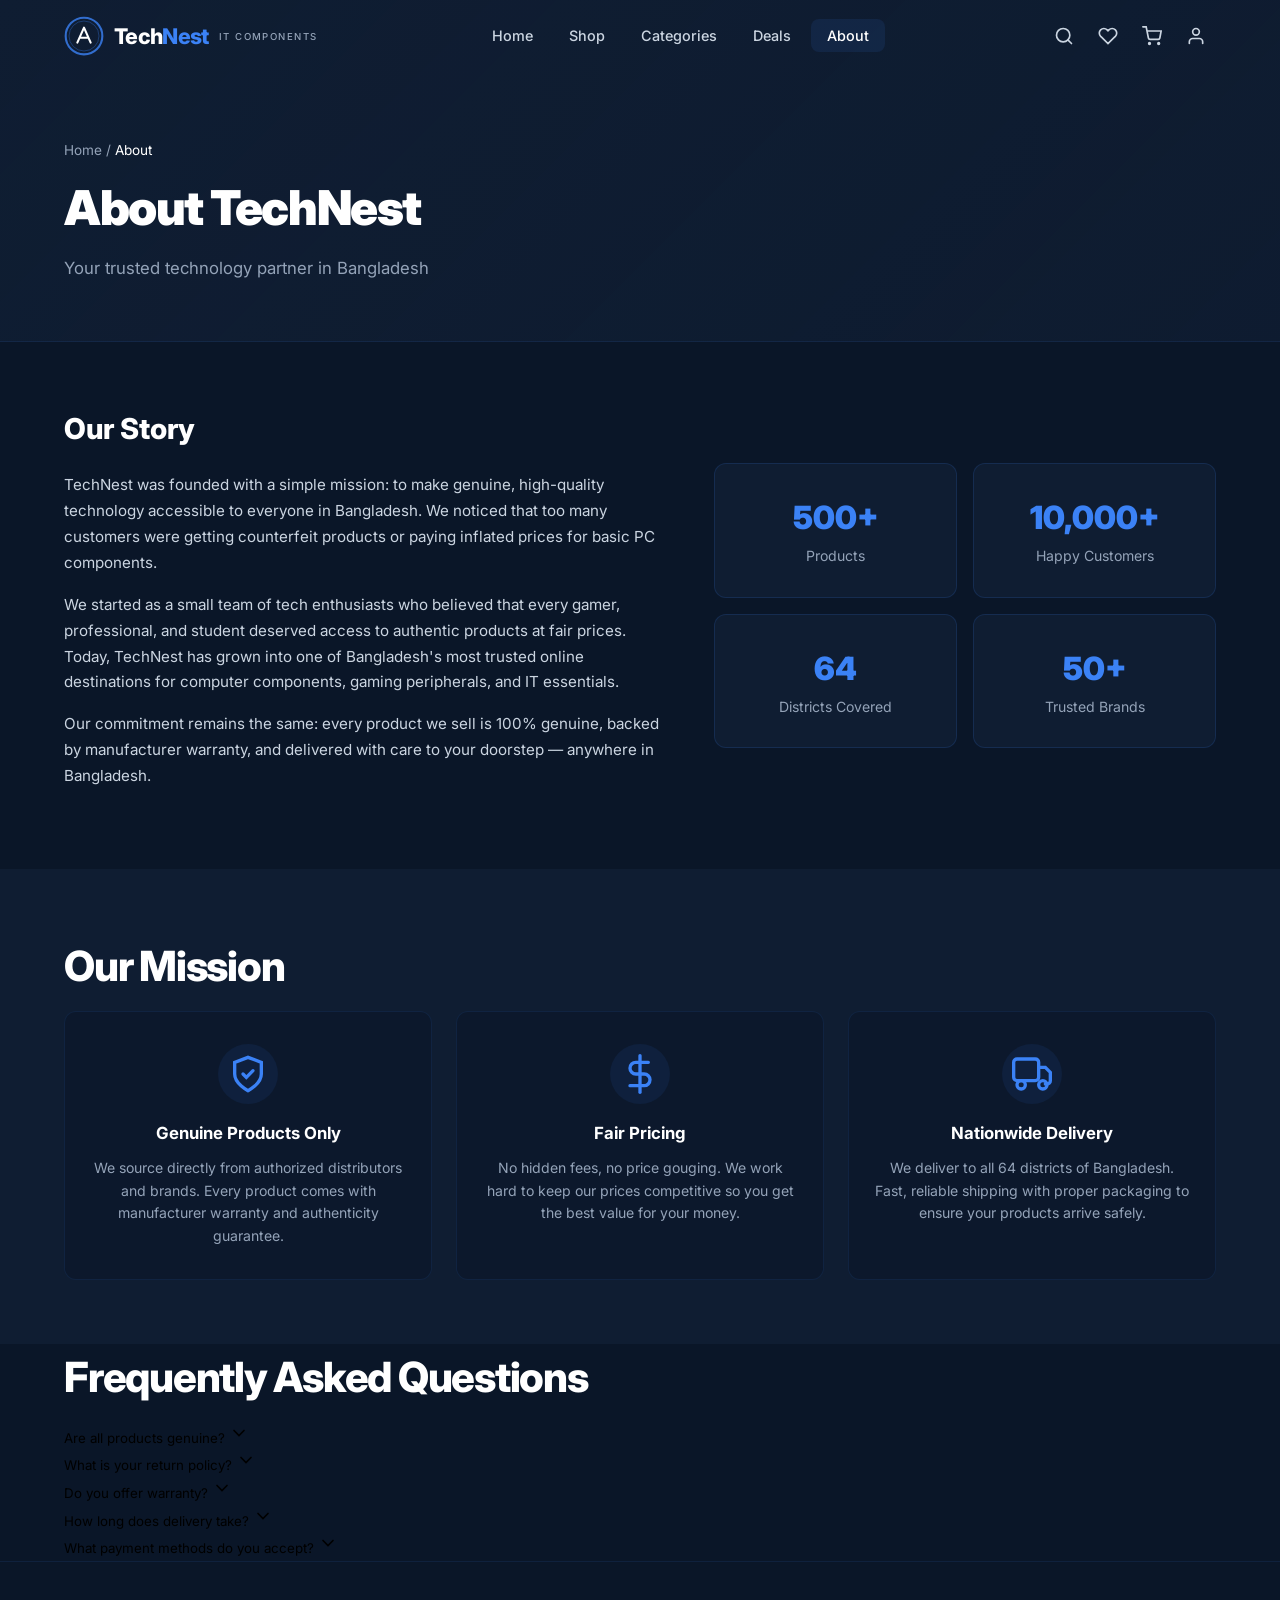
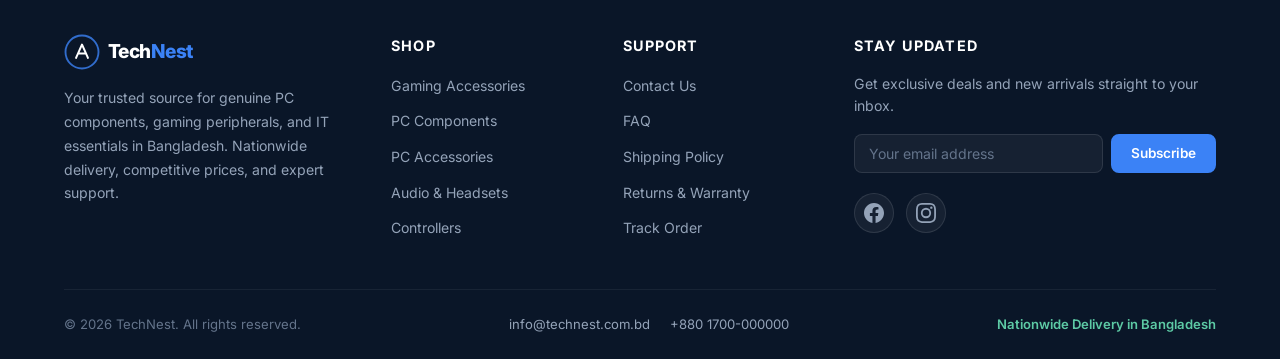
==== about.html @ ec7900d3 "TechNest: Full e-commerce website with admin panel, auth, cart, wishlist, search, filters - 10 pages" ====
<!DOCTYPE html>
<html lang="en">
<head>
    <meta charset="UTF-8">
    <meta name="viewport" content="width=device-width, initial-scale=1.0">
    <title>About TechNest | Our Story & Mission | Bangladesh</title>
    <meta name="description" content="Learn about TechNest — Bangladesh's trusted destination for genuine PC components, gaming gear, and IT essentials. Our story, mission, and values.">
    <meta name="keywords" content="about TechNest, computer components Bangladesh, gaming accessories, IT products Bangladesh, PC parts online, gaming gear Bangladesh">
    <meta name="author" content="TechNest">
    <meta name="robots" content="index, follow">
    <link rel="canonical" href="https://www.technest.com.bd/about">

    <!-- Open Graph -->
    <meta property="og:type" content="website">
    <meta property="og:title" content="About TechNest | Our Story & Mission | Bangladesh">
    <meta property="og:description" content="Learn about TechNest — Bangladesh's trusted destination for genuine PC components, gaming gear, and IT essentials.">
    <meta property="og:image" content="https://www.technest.com.bd/images/og-cover.jpg">
    <meta property="og:url" content="https://www.technest.com.bd/about">
    <meta property="og:site_name" content="TechNest">
    <meta property="og:locale" content="en_BD">

    <!-- Twitter Card -->
    <meta name="twitter:card" content="summary_large_image">
    <meta name="twitter:title" content="About TechNest | Our Story & Mission | Bangladesh">
    <meta name="twitter:description" content="Learn about TechNest — Bangladesh's trusted destination for genuine PC components, gaming gear, and IT essentials.">
    <meta name="twitter:image" content="https://www.technest.com.bd/images/og-cover.jpg">

    <!-- Favicon -->
    <link rel="icon" type="image/svg+xml" href="data:image/svg+xml,<svg xmlns='http://www.w3.org/2000/svg' viewBox='0 0 100 100'><circle cx='50' cy='50' r='45' fill='none' stroke='%233B82F6' stroke-width='4'/><path d='M30 65 L50 25 L70 65 M40 50 H60' fill='none' stroke='white' stroke-width='5' stroke-linecap='round' stroke-linejoin='round'/></svg>">

    <!-- Fonts -->
    <link rel="preconnect" href="https://fonts.googleapis.com">
    <link rel="preconnect" href="https://fonts.gstatic.com" crossorigin>
    <link href="https://fonts.googleapis.com/css2?family=Inter:wght@300;400;500;600;700;800;900&display=swap" rel="stylesheet">

    <!-- Structured Data: Organization -->
    <script type="application/ld+json">
    {
        "@context": "https://schema.org",
        "@type": "AboutPage",
        "name": "About TechNest",
        "description": "Learn about TechNest — Bangladesh's trusted destination for genuine PC components, gaming gear, and IT essentials.",
        "url": "https://www.technest.com.bd/about",
        "mainEntity": {
            "@type": "Organization",
            "name": "TechNest",
            "url": "https://www.technest.com.bd",
            "logo": "https://www.technest.com.bd/images/logo.png",
            "description": "TechNest is a premium technology and gaming store in Bangladesh selling genuine PC components, gaming peripherals, and IT essentials.",
            "address": {
                "@type": "PostalAddress",
                "addressCountry": "BD"
            },
            "areaServed": {
                "@type": "Country",
                "name": "Bangladesh"
            },
            "sameAs": [
                "https://www.facebook.com/profile.php?id=61592194077927",
                "https://www.facebook.com/profile.php?id=61592194077927"
            ]
        }
    }
    </script>

    <!-- Structured Data: BreadcrumbList -->
    <script type="application/ld+json">
    {
        "@context": "https://schema.org",
        "@type": "BreadcrumbList",
        "itemListElement": [
            { "@type": "ListItem", "position": 1, "name": "Home", "item": "https://www.technest.com.bd/" },
            { "@type": "ListItem", "position": 2, "name": "About", "item": "https://www.technest.com.bd/about" }
        ]
    }
    </script>

    <link rel="stylesheet" href="styles.css">
</head>
<body>
    <!-- ========== STICKY NAVBAR ========== -->
    <header class="navbar" id="navbar">
        <nav class="navbar__inner container" aria-label="Main navigation">
            <a href="index.html" class="navbar__logo" aria-label="TechNest Home">
                <svg class="navbar__logo-icon" viewBox="0 0 48 48" width="40" height="40" aria-hidden="true">
                    <circle cx="24" cy="24" r="22" fill="none" stroke="#3B82F6" stroke-width="2.5" opacity="0.8"/>
                    <circle cx="24" cy="24" r="18" fill="none" stroke="#3B82F6" stroke-width="1" opacity="0.4"/>
                    <path d="M16 32 L24 14 L32 32 M20 26 H28" fill="none" stroke="#fff" stroke-width="2.5" stroke-linecap="round" stroke-linejoin="round"/>
                </svg>
                <span class="navbar__wordmark">Tech<span class="navbar__wordmark--blue">Nest</span></span>
                <span class="navbar__tagline">IT COMPONENTS</span>
            </a>

            <ul class="navbar__links" id="navLinks">
                <li><a href="index.html" class="navbar__link">Home</a></li>
                <li><a href="shop.html" class="navbar__link">Shop</a></li>
                <li><a href="categories.html" class="navbar__link">Categories</a></li>
                <li><a href="deals.html" class="navbar__link">Deals</a></li>
                <li><a href="about.html" class="navbar__link navbar__link--active">About</a></li>
            </ul>

            <div class="navbar__actions">
                <button class="navbar__icon-btn" aria-label="Search" onclick="TN.ui.openSearch()">
                    <svg width="20" height="20" viewBox="0 0 24 24" fill="none" stroke="currentColor" stroke-width="2" stroke-linecap="round"><circle cx="11" cy="11" r="8"/><path d="M21 21l-4.35-4.35"/></svg>
                </button>
                <button class="navbar__icon-btn" aria-label="Wishlist" onclick="TN.ui.openWishlist()">
                    <svg width="20" height="20" viewBox="0 0 24 24" fill="none" stroke="currentColor" stroke-width="2" stroke-linecap="round"><path d="M20.84 4.61a5.5 5.5 0 0 0-7.78 0L12 5.67l-1.06-1.06a5.5 5.5 0 0 0-7.78 7.78l1.06 1.06L12 21.23l7.78-7.78 1.06-1.06a5.5 5.5 0 0 0 0-7.78z"/></svg>
                    <span class="navbar__badge navbar__badge--wishlist" style="display:none">0</span>
                </button>
                <button class="navbar__icon-btn" aria-label="Cart" onclick="TN.ui.openCart()">
                    <svg width="20" height="20" viewBox="0 0 24 24" fill="none" stroke="currentColor" stroke-width="2" stroke-linecap="round"><circle cx="9" cy="21" r="1"/><circle cx="20" cy="21" r="1"/><path d="M1 1h4l2.68 13.39a2 2 0 0 0 2 1.61h9.72a2 2 0 0 0 2-1.61L23 6H6"/></svg>
                    <span class="navbar__badge navbar__badge--cart" style="display:none">0</span>
                </button>
                <a href="profile.html" class="navbar__icon-btn" aria-label="Account">
                    <svg width="20" height="20" viewBox="0 0 24 24" fill="none" stroke="currentColor" stroke-width="2" stroke-linecap="round"><path d="M20 21v-2a4 4 0 0 0-4-4H8a4 4 0 0 0-4 4v2"/><circle cx="12" cy="7" r="4"/></svg>
                </a>
                <button class="navbar__hamburger" id="hamburger" aria-label="Toggle menu" aria-expanded="false">
                    <span></span><span></span><span></span>
                </button>
            </div>
        </nav>
        <div class="navbar__mobile-menu" id="mobileMenu">
            <ul>
                <li><a href="index.html">Home</a></li>
                <li><a href="shop.html">Shop</a></li>
                <li><a href="categories.html">Categories</a></li>
                <li><a href="deals.html">Deals</a></li>
                <li><a href="about.html">About</a></li>
            </ul>
        </div>
    </header>

    <main>
        <!-- ========== PAGE BANNER ========== -->
        <section class="page-banner">
            <div class="container">
                <nav class="breadcrumb" aria-label="Breadcrumb">
                    <a href="index.html">Home</a> / <span>About</span>
                </nav>
                <h1 class="page-banner__title">About TechNest</h1>
                <p class="page-banner__sub">Your trusted technology partner in Bangladesh</p>
            </div>
        </section>

        <!-- ========== OUR STORY ========== -->
        <section class="about-story">
            <div class="container about-story__layout">
                <div class="about-story__text">
                    <h2>Our Story</h2>
                    <p>TechNest was founded with a simple mission: to make genuine, high-quality technology accessible to everyone in Bangladesh. We noticed that too many customers were getting counterfeit products or paying inflated prices for basic PC components.</p>
                    <p>We started as a small team of tech enthusiasts who believed that every gamer, professional, and student deserved access to authentic products at fair prices. Today, TechNest has grown into one of Bangladesh's most trusted online destinations for computer components, gaming peripherals, and IT essentials.</p>
                    <p>Our commitment remains the same: every product we sell is 100% genuine, backed by manufacturer warranty, and delivered with care to your doorstep — anywhere in Bangladesh.</p>
                </div>
                <div class="about-story__visual">
                    <div class="about-stats-grid">
                        <div class="about-stat">
                            <span class="about-stat__number">500+</span>
                            <span class="about-stat__label">Products</span>
                        </div>
                        <div class="about-stat">
                            <span class="about-stat__number">10,000+</span>
                            <span class="about-stat__label">Happy Customers</span>
                        </div>
                        <div class="about-stat">
                            <span class="about-stat__number">64</span>
                            <span class="about-stat__label">Districts Covered</span>
                        </div>
                        <div class="about-stat">
                            <span class="about-stat__number">50+</span>
                            <span class="about-stat__label">Trusted Brands</span>
                        </div>
                    </div>
                </div>
            </div>
        </section>

        <!-- ========== OUR MISSION ========== -->
        <section class="about-mission">
            <div class="container">
                <h2 class="section-title">Our Mission</h2>
                <div class="about-mission__grid">
                    <div class="about-mission__card">
                        <div class="about-mission__icon">
                            <svg width="40" height="40" viewBox="0 0 24 24" fill="none" stroke="#3B82F6" stroke-width="2" stroke-linecap="round"><path d="M12 22s8-4 8-10V5l-8-3-8 3v7c0 6 8 10 8 10z"/><polyline points="9 12 11 14 15 10"/></svg>
                        </div>
                        <h3>Genuine Products Only</h3>
                        <p>We source directly from authorized distributors and brands. Every product comes with manufacturer warranty and authenticity guarantee.</p>
                    </div>
                    <div class="about-mission__card">
                        <div class="about-mission__icon">
                            <svg width="40" height="40" viewBox="0 0 24 24" fill="none" stroke="#3B82F6" stroke-width="2" stroke-linecap="round"><line x1="12" y1="1" x2="12" y2="23"/><path d="M17 5H9.5a3.5 3.5 0 0 0 0 7h5a3.5 3.5 0 0 1 0 7H6"/></svg>
                        </div>
                        <h3>Fair Pricing</h3>
                        <p>No hidden fees, no price gouging. We work hard to keep our prices competitive so you get the best value for your money.</p>
                    </div>
                    <div class="about-mission__card">
                        <div class="about-mission__icon">
                            <svg width="40" height="40" viewBox="0 0 24 24" fill="none" stroke="#3B82F6" stroke-width="2" stroke-linecap="round"><rect x="1" y="3" width="15" height="13" rx="2"/><path d="M16 8h4l3 3v5a2 2 0 0 1-2 2h-1"/><circle cx="5.5" cy="18.5" r="2.5"/><circle cx="18.5" cy="18.5" r="2.5"/></svg>
                        </div>
                        <h3>Nationwide Delivery</h3>
                        <p>We deliver to all 64 districts of Bangladesh. Fast, reliable shipping with proper packaging to ensure your products arrive safely.</p>
                    </div>
                </div>
            </div>
        </section>

        <!-- ========== FAQ ========== -->
        <section class="faq">
            <div class="container">
                <h2 class="section-title">Frequently Asked Questions</h2>
                <div class="faq__list">
                    <div class="faq__item">
                        <button class="faq__question" aria-expanded="false">
                            <span>Are all products genuine?</span>
                            <svg class="faq__chevron" width="20" height="20" viewBox="0 0 24 24" fill="none" stroke="currentColor" stroke-width="2" stroke-linecap="round"><polyline points="6 9 12 15 18 9"/></svg>
                        </button>
                        <div class="faq__answer" hidden>
                            <p>Yes, we source all products directly from authorized distributors and official brand partners in Bangladesh. Every item we sell is 100% genuine and comes with the full manufacturer warranty. We never deal in refurbished, counterfeit, or gray-market products.</p>
                        </div>
                    </div>
                    <div class="faq__item">
                        <button class="faq__question" aria-expanded="false">
                            <span>What is your return policy?</span>
                            <svg class="faq__chevron" width="20" height="20" viewBox="0 0 24 24" fill="none" stroke="currentColor" stroke-width="2" stroke-linecap="round"><polyline points="6 9 12 15 18 9"/></svg>
                        </button>
                        <div class="faq__answer" hidden>
                            <p>We offer a 7-day return policy for unused items in their original packaging. If you receive a defective or damaged product, we will replace it at no extra cost or provide a full refund. Simply contact our support team with your order number and we'll guide you through the process.</p>
                        </div>
                    </div>
                    <div class="faq__item">
                        <button class="faq__question" aria-expanded="false">
                            <span>Do you offer warranty?</span>
                            <svg class="faq__chevron" width="20" height="20" viewBox="0 0 24 24" fill="none" stroke="currentColor" stroke-width="2" stroke-linecap="round"><polyline points="6 9 12 15 18 9"/></svg>
                        </button>
                        <div class="faq__answer" hidden>
                            <p>Yes, all products sold at TechNest come with the manufacturer's official warranty. The warranty period varies by product and brand, typically ranging from 6 months to 3 years. We also provide after-sales support to help you claim warranty if needed.</p>
                        </div>
                    </div>
                    <div class="faq__item">
                        <button class="faq__question" aria-expanded="false">
                            <span>How long does delivery take?</span>
                            <svg class="faq__chevron" width="20" height="20" viewBox="0 0 24 24" fill="none" stroke="currentColor" stroke-width="2" stroke-linecap="round"><polyline points="6 9 12 15 18 9"/></svg>
                        </button>
                        <div class="faq__answer" hidden>
                            <p>For Dhaka: delivery typically takes 1-2 business days. For locations outside Dhaka: delivery usually takes 2-4 business days. We use reliable courier services across Bangladesh and provide tracking information for all orders. Express delivery options are available for Dhaka orders.</p>
                        </div>
                    </div>
                    <div class="faq__item">
                        <button class="faq__question" aria-expanded="false">
                            <span>What payment methods do you accept?</span>
                            <svg class="faq__chevron" width="20" height="20" viewBox="0 0 24 24" fill="none" stroke="currentColor" stroke-width="2" stroke-linecap="round"><polyline points="6 9 12 15 18 9"/></svg>
                        </button>
                        <div class="faq__answer" hidden>
                            <p>We accept a wide range of payment methods: bKash, Nagad, Rocket, bank transfer (IBBL, DBBL, and all major banks), and credit/debit cards (Visa, Mastercard). Cash on delivery (COD) is also available for orders within Dhaka and select areas outside Dhaka.</p>
                        </div>
                    </div>
                </div>
            </div>
        </section>
    </main>

    <!-- ========== FOOTER ========== -->
    <footer class="footer">
        <div class="container">
            <div class="footer__top">
                <div class="footer__brand">
                    <a href="index.html" class="footer__logo" aria-label="TechNest Home">
                        <svg viewBox="0 0 48 48" width="36" height="36" aria-hidden="true">
                            <circle cx="24" cy="24" r="22" fill="none" stroke="#3B82F6" stroke-width="2.5" opacity="0.8"/>
                            <path d="M16 32 L24 14 L32 32 M20 26 H28" fill="none" stroke="#fff" stroke-width="2.5" stroke-linecap="round" stroke-linejoin="round"/>
                        </svg>
                        <span class="footer__wordmark">Tech<span class="footer__wordmark--blue">Nest</span></span>
                    </a>
                    <p class="footer__desc">Your trusted source for genuine PC components, gaming peripherals, and IT essentials in Bangladesh. Nationwide delivery, competitive prices, and expert support.</p>
                </div>
                <div class="footer__links-group">
                    <h4 class="footer__heading">Shop</h4>
                    <ul class="footer__links">
                        <li><a href="shop.html?cat=gaming">Gaming Accessories</a></li>
                        <li><a href="shop.html?cat=components">PC Components</a></li>
                        <li><a href="shop.html?cat=accessories">PC Accessories</a></li>
                        <li><a href="shop.html?cat=audio">Audio & Headsets</a></li>
                        <li><a href="shop.html?cat=controllers">Controllers</a></li>
                    </ul>
                </div>
                <div class="footer__links-group">
                    <h4 class="footer__heading">Support</h4>
                    <ul class="footer__links">
                        <li><a href="contact.html">Contact Us</a></li>
                        <li><a href="about.html">FAQ</a></li>
                        <li><a href="about.html">Shipping Policy</a></li>
                        <li><a href="about.html">Returns & Warranty</a></li>
                        <li><a href="contact.html">Track Order</a></li>
                    </ul>
                </div>
                <div class="footer__newsletter">
                    <h4 class="footer__heading">Stay Updated</h4>
                    <p class="footer__newsletter-text">Get exclusive deals and new arrivals straight to your inbox.</p>
                    <form class="footer__form" aria-label="Newsletter signup">
                        <input type="email" placeholder="Your email address" class="footer__input" aria-label="Email address" required>
                        <button type="submit" class="btn btn--primary btn--sm">Subscribe</button>
                    </form>
                    <div class="footer__social">
                        <a href="https://www.facebook.com/profile.php?id=61592194077927" aria-label="TechNest on Facebook" class="footer__social-link">
                            <svg width="20" height="20" viewBox="0 0 24 24" fill="currentColor"><path d="M24 12.073c0-6.627-5.373-12-12-12s-12 5.373-12 12c0 5.99 4.388 10.954 10.125 11.854v-8.385H7.078v-3.47h3.047V9.43c0-3.007 1.792-4.669 4.533-4.669 1.312 0 2.686.235 2.686.235v2.953H15.83c-1.491 0-1.956.925-1.956 1.874v2.25h3.328l-.532 3.47h-2.796v8.385C19.612 23.027 24 18.062 24 12.073z"/></svg>
                        </a>
                        <a href="https://www.facebook.com/profile.php?id=61592194077927" aria-label="TechNest on Instagram" class="footer__social-link">
                            <svg width="20" height="20" viewBox="0 0 24 24" fill="currentColor"><path d="M12 2.163c3.204 0 3.584.012 4.85.07 3.252.148 4.771 1.691 4.919 4.919.058 1.265.069 1.645.069 4.849 0 3.205-.012 3.584-.069 4.849-.149 3.225-1.664 4.771-4.919 4.919-1.266.058-1.644.07-4.85.07-3.204 0-3.584-.012-4.849-.07-3.26-.149-4.771-1.699-4.919-4.92-.058-1.265-.07-1.644-.07-4.849 0-3.204.013-3.583.07-4.849.149-3.227 1.664-4.771 4.919-4.919 1.266-.057 1.645-.069 4.849-.069zM12 0C8.741 0 8.333.014 7.053.072 2.695.272.273 2.69.073 7.052.014 8.333 0 8.741 0 12c0 3.259.014 3.668.072 4.948.2 4.358 2.618 6.78 6.98 6.98C8.333 23.986 8.741 24 12 24c3.259 0 3.668-.014 4.948-.072 4.354-.2 6.782-2.618 6.979-6.98.059-1.28.073-1.689.073-4.948 0-3.259-.014-3.667-.072-4.947-.196-4.354-2.617-6.78-6.979-6.98C15.668.014 15.259 0 12 0zm0 5.838a6.162 6.162 0 100 12.324 6.162 6.162 0 000-12.324zM12 16a4 4 0 110-8 4 4 0 010 8zm6.406-11.845a1.44 1.44 0 100 2.881 1.44 1.44 0 000-2.881z"/></svg>
                        </a>
                    </div>
                </div>
            </div>
            <div class="footer__bottom">
                <p class="footer__copy">&copy; 2026 TechNest. All rights reserved.</p>
                <div class="footer__contact">
                    <a href="mailto:info@technest.com.bd">info@technest.com.bd</a>
                    <a href="tel:+8801700000000">+880 1700-000000</a>
                </div>
                <p class="footer__delivery">Nationwide Delivery in Bangladesh</p>
            </div>
        </div>
    </footer>

    <script src="data.js"></script>
    <script src="auth.js"></script>
    <script src="script.js"></script>
    <script>
        document.querySelectorAll('.faq__question').forEach(function(btn) {
            btn.addEventListener('click', function() {
                var item = this.closest('.faq__item');
                var answer = item.querySelector('.faq__answer');
                var isOpen = this.getAttribute('aria-expanded') === 'true';

                document.querySelectorAll('.faq__item').forEach(function(other) {
                    other.querySelector('.faq__question').setAttribute('aria-expanded', 'false');
                    other.querySelector('.faq__answer').hidden = true;
                });

                if (!isOpen) {
                    this.setAttribute('aria-expanded', 'true');
                    answer.hidden = false;
                }
            });
        });
    </script>
    <script>
TN.cart.updateBadge();
TN.wishlist.updateBadge();
TN.auth.updateUI();
</script>
</body>
</html>
---- styles.css ----
/* ==========================================
   TechNest — Premium E-Commerce Landing Page
   ========================================== */

/* ---------- RESET & BASE ---------- */
*, *::before, *::after { box-sizing: border-box; margin: 0; padding: 0; }

:root {
    --navy-dark: #0A1628;
    --navy: #0f1d32;
    --navy-mid: #132240;
    --blue: #3B82F6;
    --blue-hover: #2563EB;
    --blue-glow: rgba(59, 130, 246, 0.4);
    --teal: #5DCAA5;
    --white: #ffffff;
    --gray-100: #f1f5f9;
    --gray-200: #e2e8f0;
    --gray-300: #cbd5e1;
    --gray-400: #94a3b8;
    --gray-500: #64748b;
    --gray-600: #475569;
    --gray-700: #334155;
    --gold: #facc15;
    --danger: #ef4444;
    --font: 'Inter', -apple-system, BlinkMacSystemFont, 'Segoe UI', sans-serif;
    --container: 1200px;
    --nav-height: 72px;
    --radius: 12px;
    --radius-sm: 8px;
    --transition: 0.3s cubic-bezier(0.4, 0, 0.2, 1);
}

html { scroll-behavior: smooth; -webkit-font-smoothing: antialiased; }

body {
    font-family: var(--font);
    background: var(--navy-dark);
    color: var(--white);
    line-height: 1.6;
    overflow-x: hidden;
}

img { max-width: 100%; height: auto; display: block; }
a { text-decoration: none; color: inherit; }
button { cursor: pointer; border: none; background: none; font-family: inherit; }
ul { list-style: none; }

.container {
    max-width: var(--container);
    margin: 0 auto;
    padding: 0 24px;
}

/* ---------- BUTTONS ---------- */
.btn {
    display: inline-flex;
    align-items: center;
    justify-content: center;
    gap: 8px;
    font-weight: 600;
    font-size: 0.95rem;
    padding: 12px 28px;
    border-radius: var(--radius-sm);
    transition: var(--transition);
    white-space: nowrap;
    position: relative;
    overflow: hidden;
}

.btn--primary {
    background: var(--blue);
    color: var(--white);
    border: 2px solid var(--blue);
}
.btn--primary:hover {
    background: var(--blue-hover);
    border-color: var(--blue-hover);
    transform: translateY(-2px);
}

.btn--outline {
    background: transparent;
    color: var(--white);
    border: 2px solid rgba(255,255,255,0.3);
}
.btn--outline:hover {
    border-color: var(--white);
    background: rgba(255,255,255,0.05);
    transform: translateY(-2px);
}

.btn--glow::after {
    content: '';
    position: absolute;
    inset: -2px;
    border-radius: inherit;
    background: var(--blue);
    filter: blur(16px);
    opacity: 0;
    z-index: -1;
    transition: opacity 0.4s;
}
.btn--glow:hover::after { opacity: 0.5; }

.btn--sm { padding: 8px 18px; font-size: 0.85rem; }
.btn--lg { padding: 16px 40px; font-size: 1.05rem; }

/* ---------- SECTION HEADERS ---------- */
.section-header { text-align: center; margin-bottom: 56px; }
.section-title {
    font-size: clamp(1.8rem, 4vw, 2.6rem);
    font-weight: 800;
    letter-spacing: -0.03em;
    margin-bottom: 12px;
}
.section-subtitle { color: var(--gray-400); font-size: 1.05rem; max-width: 520px; margin: 0 auto; }

/* ==========================================
   1. STICKY NAVBAR
   ========================================== */
.navbar {
    position: fixed;
    top: 0; left: 0; right: 0;
    z-index: 1000;
    height: var(--nav-height);
    transition: var(--transition);
}

.navbar.scrolled {
    background: rgba(10, 22, 40, 0.85);
    backdrop-filter: blur(20px);
    -webkit-backdrop-filter: blur(20px);
    border-bottom: 1px solid rgba(59, 130, 246, 0.1);
}

.navbar__inner {
    display: flex;
    align-items: center;
    justify-content: space-between;
    height: 100%;
}

.navbar__logo {
    display: flex;
    align-items: center;
    gap: 10px;
    flex-shrink: 0;
}

.navbar__wordmark {
    font-size: 1.35rem;
    font-weight: 800;
    letter-spacing: -0.03em;
    color: var(--white);
}
.navbar__wordmark--blue { color: var(--blue); }

.navbar__tagline {
    font-size: 0.6rem;
    font-weight: 500;
    letter-spacing: 0.15em;
    text-transform: uppercase;
    color: var(--gray-400);
    margin-top: 2px;
    display: block;
}

.navbar__links {
    display: flex;
    gap: 4px;
}

.navbar__link {
    padding: 8px 16px;
    font-size: 0.9rem;
    font-weight: 500;
    color: var(--gray-300);
    border-radius: var(--radius-sm);
    transition: var(--transition);
}
.navbar__link:hover,
.navbar__link--active {
    color: var(--white);
    background: rgba(59, 130, 246, 0.1);
}

.navbar__actions { display: flex; align-items: center; gap: 4px; }

.navbar__icon-btn {
    position: relative;
    width: 40px; height: 40px;
    display: flex; align-items: center; justify-content: center;
    color: var(--gray-300);
    border-radius: 50%;
    transition: var(--transition);
}
.navbar__icon-btn:hover { color: var(--white); background: rgba(255,255,255,0.06); }

.navbar__badge {
    position: absolute;
    top: 2px; right: 2px;
    width: 16px; height: 16px;
    background: var(--blue);
    color: var(--white);
    font-size: 0.65rem;
    font-weight: 700;
    border-radius: 50%;
    display: flex; align-items: center; justify-content: center;
}

/* Hamburger */
.navbar__hamburger {
    display: none;
    flex-direction: column;
    gap: 5px;
    width: 28px;
    padding: 4px 0;
}
.navbar__hamburger span {
    display: block;
    width: 100%; height: 2px;
    background: var(--white);
    border-radius: 2px;
    transition: var(--transition);
}
.navbar__hamburger.active span:nth-child(1) { transform: rotate(45deg) translate(5px, 5px); }
.navbar__hamburger.active span:nth-child(2) { opacity: 0; }
.navbar__hamburger.active span:nth-child(3) { transform: rotate(-45deg) translate(5px, -5px); }

/* Mobile Menu */
.navbar__mobile-menu {
    display: none;
    position: fixed;
    top: var(--nav-height);
    left: 0; right: 0;
    background: rgba(10, 22, 40, 0.95);
    backdrop-filter: blur(20px);
    border-bottom: 1px solid rgba(59, 130, 246, 0.15);
    padding: 16px 24px;
}
.navbar__mobile-menu.open { display: block; }
.navbar__mobile-menu ul { display: flex; flex-direction: column; gap: 4px; }
.navbar__mobile-menu a {
    display: block;
    padding: 12px 16px;
    font-size: 1rem;
    font-weight: 500;
    color: var(--gray-300);
    border-radius: var(--radius-sm);
    transition: var(--transition);
}
.navbar__mobile-menu a:hover { color: var(--white); background: rgba(59, 130, 246, 0.1); }

/* ==========================================
   2. HERO SECTION
   ========================================== */
.hero {
    position: relative;
    min-height: 100vh;
    display: flex;
    align-items: center;
    padding-top: var(--nav-height);
    overflow: hidden;
}

.hero__bg {
    position: absolute;
    inset: 0;
    background: linear-gradient(135deg, #0A1628 0%, #0C447C 100%);
    z-index: 0;
}

.hero__circuit-lines {
    position: absolute;
    inset: 0;
    background-image:
        linear-gradient(rgba(59, 130, 246, 0.04) 1px, transparent 1px),
        linear-gradient(90deg, rgba(59, 130, 246, 0.04) 1px, transparent 1px);
    background-size: 60px 60px;
    animation: circuitShift 20s linear infinite;
}

@keyframes circuitShift {
    0% { transform: translate(0, 0); }
    100% { transform: translate(60px, 60px); }
}

.hero__glow-ring {
    position: absolute;
    width: 600px; height: 600px;
    top: 50%; right: -100px;
    transform: translateY(-50%);
    border-radius: 50%;
    background: radial-gradient(circle, rgba(59, 130, 246, 0.12) 0%, transparent 70%);
    filter: blur(40px);
    animation: glowPulse 4s ease-in-out infinite alternate;
}

@keyframes glowPulse {
    0% { opacity: 0.6; transform: translateY(-50%) scale(1); }
    100% { opacity: 1; transform: translateY(-50%) scale(1.1); }
}

.hero__particles {
    position: absolute;
    inset: 0;
    overflow: hidden;
}

.hero__content {
    position: relative;
    z-index: 2;
    display: grid;
    grid-template-columns: 1fr 1fr;
    gap: 60px;
    align-items: center;
    padding: 80px 0;
}

.hero__headline {
    font-size: clamp(2.8rem, 6vw, 4.5rem);
    font-weight: 900;
    letter-spacing: -0.04em;
    line-height: 1.1;
    margin-bottom: 20px;
    background: linear-gradient(135deg, #ffffff 0%, #93c5fd 100%);
    -webkit-background-clip: text;
    -webkit-text-fill-color: transparent;
    background-clip: text;
}

.hero__subtext {
    font-size: 1.15rem;
    color: var(--gray-300);
    max-width: 480px;
    margin-bottom: 36px;
    line-height: 1.7;
}

.hero__ctas { display: flex; gap: 16px; flex-wrap: wrap; }

.hero__visual {
    display: flex;
    justify-content: center;
    align-items: center;
}

.hero__ring-motif {
    width: 320px; height: 320px;
    animation: ringRotate 12s linear infinite;
}

@keyframes ringRotate {
    0% { transform: rotate(0deg); }
    100% { transform: rotate(360deg); }
}

.hero__ring-svg { width: 100%; height: 100%; }

.hero__scroll-indicator {
    position: absolute;
    bottom: 32px;
    left: 50%;
    transform: translateX(-50%);
    z-index: 2;
}
.hero__scroll-indicator span {
    display: block;
    width: 24px; height: 40px;
    border: 2px solid rgba(255,255,255,0.3);
    border-radius: 12px;
    position: relative;
}
.hero__scroll-indicator span::after {
    content: '';
    position: absolute;
    top: 8px; left: 50%;
    transform: translateX(-50%);
    width: 4px; height: 8px;
    background: var(--blue);
    border-radius: 2px;
    animation: scrollBounce 1.5s ease-in-out infinite;
}

@keyframes scrollBounce {
    0%, 100% { transform: translateX(-50%) translateY(0); opacity: 1; }
    50% { transform: translateX(-50%) translateY(10px); opacity: 0.3; }
}

/* ==========================================
   3. TRUST FEATURES BAR
   ========================================== */
.trust-bar {
    background: var(--navy);
    border-top: 1px solid rgba(59, 130, 246, 0.1);
    border-bottom: 1px solid rgba(59, 130, 246, 0.1);
    padding: 32px 0;
}

.trust-bar__inner {
    display: grid;
    grid-template-columns: repeat(4, 1fr);
    gap: 24px;
}

.trust-bar__item {
    display: flex;
    align-items: center;
    gap: 14px;
    padding: 12px 0;
}

.trust-bar__icon {
    flex-shrink: 0;
    width: 52px; height: 52px;
    display: flex; align-items: center; justify-content: center;
    background: rgba(59, 130, 246, 0.08);
    border: 1px solid rgba(59, 130, 246, 0.15);
    border-radius: var(--radius-sm);
}

.trust-bar__title {
    font-size: 0.9rem;
    font-weight: 700;
    margin-bottom: 2px;
}
.trust-bar__text {
    font-size: 0.8rem;
    color: var(--gray-400);
}

/* ==========================================
   4. FEATURED GEAR
   ========================================== */
.featured { padding: 96px 0; }

.product-grid {
    display: grid;
    grid-template-columns: repeat(4, 1fr);
    gap: 24px;
}

.product-card {
    background: var(--navy);
    border: 1px solid rgba(59, 130, 246, 0.1);
    border-radius: var(--radius);
    overflow: hidden;
    transition: var(--transition);
    position: relative;
}
.product-card:hover {
    border-color: rgba(59, 130, 246, 0.3);
    transform: translateY(-4px);
    box-shadow: 0 12px 40px rgba(0,0,0,0.3), 0 0 30px rgba(59, 130, 246, 0.08);
}

.product-card__badge {
    position: absolute;
    top: 12px; left: 12px;
    padding: 4px 10px;
    background: var(--blue);
    color: var(--white);
    font-size: 0.72rem;
    font-weight: 700;
    border-radius: 6px;
    z-index: 2;
    text-transform: uppercase;
    letter-spacing: 0.05em;
}
.product-card__badge--sale { background: var(--danger); }

.product-card__wishlist {
    position: absolute;
    top: 12px; right: 12px;
    width: 36px; height: 36px;
    display: flex; align-items: center; justify-content: center;
    background: rgba(10, 22, 40, 0.7);
    backdrop-filter: blur(8px);
    border-radius: 50%;
    color: var(--gray-400);
    z-index: 2;
    transition: var(--transition);
}
.product-card__wishlist:hover { color: var(--danger); background: rgba(10, 22, 40, 0.9); }

.product-card__image {
    aspect-ratio: 4/3;
    background: linear-gradient(135deg, var(--navy-dark) 0%, var(--navy-mid) 100%);
    display: flex;
    align-items: center;
    justify-content: center;
    overflow: hidden;
    position: relative;
}
.product-card__image img {
    width: 100%; height: 100%;
    object-fit: cover;
}
.product-card__placeholder {
    display: flex;
    align-items: center;
    justify-content: center;
}

.product-card__body { padding: 20px; }

.product-card__brand {
    font-size: 0.72rem;
    font-weight: 600;
    text-transform: uppercase;
    letter-spacing: 0.1em;
    color: var(--teal);
    display: block;
    margin-bottom: 6px;
}

.product-card__name {
    font-size: 0.95rem;
    font-weight: 700;
    margin-bottom: 10px;
    line-height: 1.3;
    display: -webkit-box;
    -webkit-line-clamp: 2;
    -webkit-box-orient: vertical;
    overflow: hidden;
}

.product-card__rating {
    display: flex;
    align-items: center;
    gap: 8px;
    margin-bottom: 12px;
}
.stars { display: flex; gap: 1px; }
.product-card__rating-text { font-size: 0.78rem; color: var(--gray-400); }

.product-card__pricing { display: flex; align-items: baseline; gap: 8px; margin-bottom: 8px; }
.product-card__price { font-size: 1.2rem; font-weight: 800; color: var(--white); }
.product-card__original-price {
    font-size: 0.85rem;
    color: var(--gray-500);
    text-decoration: line-through;
}

.product-card__stock {
    display: inline-block;
    font-size: 0.75rem;
    font-weight: 600;
    margin-bottom: 16px;
    padding: 3px 8px;
    border-radius: 4px;
}
.product-card__stock--in {
    color: #4ade80;
    background: rgba(74, 222, 128, 0.1);
}

.product-card__cta { width: 100%; }

/* ==========================================
   5. BEST DEALS SECTION
   ========================================== */
.deals {
    padding: 96px 0;
    position: relative;
    background: linear-gradient(135deg, #0A1628 0%, #0e2240 100%);
}

.deals__bg-glow {
    position: absolute;
    width: 500px; height: 500px;
    top: -200px; right: -150px;
    border-radius: 50%;
    background: radial-gradient(circle, rgba(59, 130, 246, 0.08) 0%, transparent 70%);
    filter: blur(60px);
}

.deals__grid {
    display: grid;
    grid-template-columns: repeat(3, 1fr);
    gap: 28px;
}

.deal-card {
    background: linear-gradient(135deg, var(--navy-dark) 0%, rgba(15, 29, 50, 0.9) 100%);
    border: 1px solid rgba(59, 130, 246, 0.15);
    border-radius: var(--radius);
    overflow: hidden;
    transition: var(--transition);
    position: relative;
}
.deal-card:hover {
    border-color: rgba(59, 130, 246, 0.4);
    transform: translateY(-4px);
    box-shadow: 0 12px 40px rgba(0,0,0,0.4), 0 0 40px rgba(59, 130, 246, 0.1);
}

.deal-card__badge {
    position: absolute;
    top: 16px; right: 16px;
    z-index: 2;
}
.deal-card__badge-text {
    display: inline-block;
    padding: 8px 16px;
    background: var(--danger);
    color: var(--white);
    font-size: 1rem;
    font-weight: 800;
    border-radius: var(--radius-sm);
    animation: badgePulse 2s ease-in-out infinite;
}

@keyframes badgePulse {
    0%, 100% { transform: scale(1); }
    50% { transform: scale(1.05); }
}

.deal-card__image {
    aspect-ratio: 16/9;
    background: var(--navy-dark);
    display: flex;
    align-items: center;
    justify-content: center;
    overflow: hidden;
}
.deal-card__image img { width: 100%; height: 100%; object-fit: cover; }

.deal-card__body { padding: 24px; }

.deal-card__name {
    font-size: 1.15rem;
    font-weight: 800;
    margin-bottom: 6px;
}

.deal-card__desc {
    font-size: 0.88rem;
    color: var(--gray-400);
    margin-bottom: 16px;
}

.deal-card__pricing { display: flex; align-items: baseline; gap: 10px; margin-bottom: 16px; }
.deal-card__price { font-size: 1.5rem; font-weight: 900; color: var(--blue); }
.deal-card__original { font-size: 1rem; color: var(--gray-500); text-decoration: line-through; }

.deal-card__timer {
    display: flex;
    gap: 6px;
    margin-bottom: 20px;
}
.deal-card__timer-block {
    display: flex;
    flex-direction: column;
    align-items: center;
    background: rgba(59, 130, 246, 0.08);
    border: 1px solid rgba(59, 130, 246, 0.15);
    border-radius: 8px;
    padding: 8px 12px;
    min-width: 52px;
}
.deal-card__timer-num {
    font-size: 1.1rem;
    font-weight: 800;
    color: var(--white);
    font-variant-numeric: tabular-nums;
}
.deal-card__timer-label {
    font-size: 0.65rem;
    color: var(--gray-400);
    text-transform: uppercase;
    letter-spacing: 0.05em;
}
.deal-card__timer-sep {
    font-size: 1.2rem;
    font-weight: 700;
    color: var(--gray-500);
    align-self: center;
    padding-bottom: 12px;
}

.deal-card__cta { width: 100%; }

/* ==========================================
   6. SHOP BY CATEGORY
   ========================================== */
.categories { padding: 96px 0; }

.categories__grid {
    display: grid;
    grid-template-columns: repeat(5, 1fr);
    gap: 20px;
}

.category-card {
    display: flex;
    flex-direction: column;
    align-items: center;
    text-align: center;
    padding: 40px 20px;
    background: var(--navy);
    border: 1px solid rgba(59, 130, 246, 0.1);
    border-radius: var(--radius);
    transition: var(--transition);
}
.category-card:hover {
    border-color: rgba(59, 130, 246, 0.4);
    transform: translateY(-6px);
    box-shadow: 0 12px 40px rgba(0,0,0,0.3), 0 0 30px rgba(59, 130, 246, 0.08);
    background: linear-gradient(135deg, var(--navy) 0%, rgba(59, 130, 246, 0.05) 100%);
}

.category-card__icon {
    width: 72px; height: 72px;
    display: flex; align-items: center; justify-content: center;
    background: rgba(59, 130, 246, 0.08);
    border: 1px solid rgba(59, 130, 246, 0.15);
    border-radius: 50%;
    margin-bottom: 16px;
    transition: var(--transition);
}
.category-card:hover .category-card__icon {
    background: rgba(59, 130, 246, 0.15);
    box-shadow: 0 0 20px rgba(59, 130, 246, 0.2);
}

.category-card__title {
    font-size: 1rem;
    font-weight: 700;
    margin-bottom: 4px;
}

.category-card__count {
    font-size: 0.8rem;
    color: var(--gray-400);
}

/* ==========================================
   7. WHY TECHNEST
   ========================================== */
.why {
    padding: 96px 0;
    background: linear-gradient(135deg, var(--navy) 0%, rgba(15, 29, 50, 0.5) 100%);
}

.why__grid {
    display: grid;
    grid-template-columns: repeat(4, 1fr);
    gap: 24px;
}

.why__card {
    padding: 32px 24px;
    background: rgba(10, 22, 40, 0.6);
    border: 1px solid rgba(59, 130, 246, 0.1);
    border-radius: var(--radius);
    transition: var(--transition);
    text-align: center;
}
.why__card:hover {
    border-color: rgba(59, 130, 246, 0.25);
    transform: translateY(-2px);
}

.why__card-icon {
    width: 56px; height: 56px;
    display: flex; align-items: center; justify-content: center;
    background: rgba(59, 130, 246, 0.08);
    border-radius: 50%;
    margin: 0 auto 16px;
}

.why__card-title {
    font-size: 1rem;
    font-weight: 700;
    margin-bottom: 10px;
}

.why__card-text {
    font-size: 0.88rem;
    color: var(--gray-400);
    line-height: 1.6;
}

/* ==========================================
   8. CUSTOMER REVIEWS
   ========================================== */
.reviews { padding: 96px 0; }

.reviews__carousel { position: relative; overflow: hidden; }

.reviews__track {
    display: flex;
    gap: 24px;
    transition: transform 0.5s cubic-bezier(0.4, 0, 0.2, 1);
}

.review-card {
    flex: 0 0 calc(25% - 18px);
    background: var(--navy);
    border: 1px solid rgba(59, 130, 246, 0.1);
    border-radius: var(--radius);
    padding: 28px;
    transition: var(--transition);
}
.review-card:hover {
    border-color: rgba(59, 130, 246, 0.25);
}

.review-card__stars {
    display: flex;
    gap: 2px;
    margin-bottom: 16px;
}

.review-card__text {
    font-size: 0.92rem;
    color: var(--gray-300);
    line-height: 1.7;
    margin-bottom: 20px;
    font-style: italic;
}

.review-card__author {
    display: flex;
    align-items: center;
    gap: 12px;
}

.review-card__avatar {
    width: 44px; height: 44px;
    border-radius: 50%;
    background: linear-gradient(135deg, var(--blue) 0%, var(--teal) 100%);
    display: flex; align-items: center; justify-content: center;
    font-size: 0.8rem;
    font-weight: 700;
    color: var(--white);
    flex-shrink: 0;
}

.review-card__name {
    display: block;
    font-size: 0.9rem;
    font-weight: 700;
}
.review-card__location {
    display: block;
    font-size: 0.78rem;
    color: var(--gray-500);
}

.reviews__nav {
    display: flex;
    justify-content: center;
    gap: 12px;
    margin-top: 32px;
}

.reviews__btn {
    width: 44px; height: 44px;
    display: flex; align-items: center; justify-content: center;
    border: 1px solid rgba(59, 130, 246, 0.2);
    border-radius: 50%;
    color: var(--gray-400);
    transition: var(--transition);
}
.reviews__btn:hover { color: var(--white); border-color: var(--blue); background: rgba(59, 130, 246, 0.1); }

/* ==========================================
   9. FINAL CTA SECTION
   ========================================== */
.final-cta {
    position: relative;
    padding: 100px 0;
    text-align: center;
    overflow: hidden;
}

.final-cta__bg {
    position: absolute;
    inset: 0;
    background: linear-gradient(135deg, #0A1628 0%, #0C447C 100%);
}

.final-cta__circuit-lines {
    position: absolute;
    inset: 0;
    background-image:
        linear-gradient(rgba(59, 130, 246, 0.03) 1px, transparent 1px),
        linear-gradient(90deg, rgba(59, 130, 246, 0.03) 1px, transparent 1px);
    background-size: 50px 50px;
}

.final-cta__glow {
    position: absolute;
    width: 400px; height: 400px;
    top: 50%; left: 50%;
    transform: translate(-50%, -50%);
    border-radius: 50%;
    background: radial-gradient(circle, rgba(59, 130, 246, 0.15) 0%, transparent 70%);
    filter: blur(60px);
}

.final-cta__content {
    position: relative;
    z-index: 2;
}

.final-cta__headline {
    font-size: clamp(2rem, 4vw, 3rem);
    font-weight: 900;
    letter-spacing: -0.03em;
    margin-bottom: 16px;
    background: linear-gradient(135deg, #ffffff 0%, #93c5fd 100%);
    -webkit-background-clip: text;
    -webkit-text-fill-color: transparent;
    background-clip: text;
}

.final-cta__subtext {
    font-size: 1.1rem;
    color: var(--gray-300);
    max-width: 460px;
    margin: 0 auto 36px;
}

/* ==========================================
   10. FOOTER
   ========================================== */
.footer {
    background: var(--navy-dark);
    border-top: 1px solid rgba(59, 130, 246, 0.1);
    padding-top: 72px;
}

.footer__top {
    display: grid;
    grid-template-columns: 1.5fr 1fr 1fr 1.5fr;
    gap: 40px;
    padding-bottom: 48px;
}

.footer__logo {
    display: flex;
    align-items: center;
    gap: 8px;
    margin-bottom: 16px;
}

.footer__wordmark {
    font-size: 1.2rem;
    font-weight: 800;
    letter-spacing: -0.03em;
}
.footer__wordmark--blue { color: var(--blue); }

.footer__desc {
    font-size: 0.88rem;
    color: var(--gray-400);
    line-height: 1.7;
    max-width: 300px;
}

.footer__heading {
    font-size: 0.9rem;
    font-weight: 700;
    text-transform: uppercase;
    letter-spacing: 0.08em;
    margin-bottom: 16px;
    color: var(--white);
}

.footer__links { display: flex; flex-direction: column; gap: 10px; }
.footer__links a {
    font-size: 0.88rem;
    color: var(--gray-400);
    transition: var(--transition);
}
.footer__links a:hover { color: var(--blue); }

.footer__newsletter-text {
    font-size: 0.88rem;
    color: var(--gray-400);
    margin-bottom: 16px;
}

.footer__form {
    display: flex;
    gap: 8px;
    margin-bottom: 20px;
}

.footer__input {
    flex: 1;
    padding: 10px 14px;
    background: rgba(255,255,255,0.05);
    border: 1px solid rgba(255,255,255,0.1);
    border-radius: var(--radius-sm);
    color: var(--white);
    font-size: 0.88rem;
    font-family: var(--font);
    outline: none;
    transition: var(--transition);
}
.footer__input:focus { border-color: var(--blue); }
.footer__input::placeholder { color: var(--gray-500); }

.footer__social {
    display: flex;
    gap: 12px;
}

.footer__social-link {
    width: 40px; height: 40px;
    display: flex; align-items: center; justify-content: center;
    background: rgba(255,255,255,0.05);
    border: 1px solid rgba(255,255,255,0.1);
    border-radius: 50%;
    color: var(--gray-400);
    transition: var(--transition);
}
.footer__social-link:hover { color: var(--blue); border-color: var(--blue); background: rgba(59, 130, 246, 0.1); }

.footer__bottom {
    display: flex;
    align-items: center;
    justify-content: space-between;
    flex-wrap: wrap;
    gap: 16px;
    padding: 24px 0;
    border-top: 1px solid rgba(255,255,255,0.06);
}

.footer__copy { font-size: 0.82rem; color: var(--gray-500); }

.footer__contact {
    display: flex;
    gap: 20px;
}
.footer__contact a {
    font-size: 0.82rem;
    color: var(--gray-400);
    transition: var(--transition);
}
.footer__contact a:hover { color: var(--blue); }

.footer__delivery {
    font-size: 0.82rem;
    color: var(--teal);
    font-weight: 600;
}

/* ==========================================
   RESPONSIVE
   ========================================== */

/* Tablet */
@media (max-width: 1024px) {
    .hero__content { grid-template-columns: 1fr; text-align: center; gap: 40px; }
    .hero__subtext { margin-left: auto; margin-right: auto; }
    .hero__ctas { justify-content: center; }
    .hero__visual { display: none; }

    .trust-bar__inner { grid-template-columns: repeat(2, 1fr); }

    .product-grid { grid-template-columns: repeat(2, 1fr); }

    .deals__grid { grid-template-columns: repeat(2, 1fr); }

    .categories__grid { grid-template-columns: repeat(3, 1fr); }

    .why__grid { grid-template-columns: repeat(2, 1fr); }

    .review-card { flex: 0 0 calc(33.333% - 16px); }

    .footer__top { grid-template-columns: repeat(2, 1fr); }
}

/* Mobile */
@media (max-width: 768px) {
    .navbar__links { display: none; }
    .navbar__hamburger { display: flex; }

    .hero { min-height: auto; padding-top: calc(var(--nav-height) + 40px); padding-bottom: 60px; }
    .hero__headline { font-size: 2.2rem; }
    .hero__scroll-indicator { display: none; }

    .trust-bar__inner { grid-template-columns: 1fr 1fr; gap: 16px; }
    .trust-bar__item { padding: 8px 0; }

    .product-grid { grid-template-columns: 1fr 1fr; gap: 16px; }
    .product-card__body { padding: 16px; }
    .product-card__name { font-size: 0.85rem; }

    .deals__grid { grid-template-columns: 1fr; }

    .categories__grid { grid-template-columns: repeat(3, 1fr); gap: 12px; }
    .category-card { padding: 24px 12px; }
    .category-card__title { font-size: 0.85rem; }

    .why__grid { grid-template-columns: 1fr; }

    .review-card { flex: 0 0 calc(100% - 0px); }

    .footer__top { grid-template-columns: 1fr; gap: 32px; }
    .footer__bottom { flex-direction: column; text-align: center; }
}

@media (max-width: 480px) {
    .product-grid { grid-template-columns: 1fr; }
    .trust-bar__inner { grid-template-columns: 1fr; }
    .categories__grid { grid-template-columns: repeat(2, 1fr); }
    .hero__ctas { flex-direction: column; align-items: center; }
    .btn { width: 100%; max-width: 280px; }
    .footer__form { flex-direction: column; }
}

/* ==========================================
   MULTI-PAGE STYLES
   ========================================== */

/* Breadcrumb */
.breadcrumb {
    padding: 100px 0 0;
    font-size: 0.85rem;
    color: var(--gray-400);
    margin-bottom: 8px;
}
.breadcrumb a { color: var(--gray-400); transition: var(--transition); }
.breadcrumb a:hover { color: var(--blue); }
.breadcrumb span { color: var(--white); }

/* Page Banner */
.page-banner {
    padding: 40px 0 60px;
    background: linear-gradient(135deg, var(--navy) 0%, rgba(15, 29, 50, 0.8) 100%);
    border-bottom: 1px solid rgba(59, 130, 246, 0.1);
}
.page-banner__title {
    font-size: clamp(2rem, 4vw, 3rem);
    font-weight: 900;
    letter-spacing: -0.03em;
    margin-bottom: 8px;
}
.page-banner__sub {
    color: var(--gray-400);
    font-size: 1.05rem;
}

/* Shop Layout */
.shop { padding: 48px 0 96px; }
.shop__layout {
    display: grid;
    grid-template-columns: 260px 1fr;
    gap: 32px;
    align-items: start;
}
.shop__sidebar {
    background: var(--navy);
    border: 1px solid rgba(59, 130, 246, 0.1);
    border-radius: var(--radius);
    padding: 24px;
    position: sticky;
    top: calc(var(--nav-height) + 20px);
}
.filter-group { margin-bottom: 24px; }
.filter-group__title {
    font-size: 0.9rem;
    font-weight: 700;
    text-transform: uppercase;
    letter-spacing: 0.05em;
    margin-bottom: 12px;
    padding-bottom: 8px;
    border-bottom: 1px solid rgba(255,255,255,0.06);
}
.filter-group__list { display: flex; flex-direction: column; gap: 8px; }
.filter-check {
    display: flex;
    align-items: center;
    gap: 8px;
    font-size: 0.88rem;
    color: var(--gray-300);
    cursor: pointer;
    transition: var(--transition);
}
.filter-check:hover { color: var(--white); }
.filter-check input[type="checkbox"],
.filter-check input[type="radio"] {
    accent-color: var(--blue);
    width: 16px;
    height: 16px;
}

.shop__toolbar {
    display: flex;
    justify-content: space-between;
    align-items: center;
    margin-bottom: 24px;
    padding-bottom: 16px;
    border-bottom: 1px solid rgba(255,255,255,0.06);
}
.shop__count { font-size: 0.9rem; color: var(--gray-400); }
.shop__sort {
    padding: 8px 14px;
    background: var(--navy);
    border: 1px solid rgba(59, 130, 246, 0.15);
    border-radius: var(--radius-sm);
    color: var(--white);
    font-size: 0.88rem;
    font-family: var(--font);
    outline: none;
    cursor: pointer;
}

/* Pagination */
.shop__pagination {
    display: flex;
    justify-content: center;
    gap: 8px;
    margin-top: 48px;
}
.pagination__btn {
    width: 40px; height: 40px;
    display: flex; align-items: center; justify-content: center;
    background: var(--navy);
    border: 1px solid rgba(59, 130, 246, 0.15);
    border-radius: var(--radius-sm);
    color: var(--gray-400);
    font-size: 0.9rem;
    font-weight: 600;
    cursor: pointer;
    transition: var(--transition);
}
.pagination__btn:hover,
.pagination__btn--active {
    background: var(--blue);
    color: var(--white);
    border-color: var(--blue);
}
.pagination__btn--next { width: auto; padding: 0 20px; }

/* Product Detail */
.product-detail { padding: 32px 0 64px; }
.product-detail__layout {
    display: grid;
    grid-template-columns: 1fr 1fr;
    gap: 48px;
    align-items: start;
}
.product-detail__main-image {
    position: relative;
    background: var(--navy);
    border: 1px solid rgba(59, 130, 246, 0.1);
    border-radius: var(--radius);
    overflow: hidden;
    aspect-ratio: 4/3;
}
.product-detail__main-image img { width: 100%; height: 100%; object-fit: cover; }
.product-detail__thumbs {
    display: flex;
    gap: 10px;
    margin-top: 12px;
}
.product-detail__thumb {
    width: 80px; height: 80px;
    border: 2px solid rgba(59, 130, 246, 0.15);
    border-radius: var(--radius-sm);
    overflow: hidden;
    cursor: pointer;
    transition: var(--transition);
    background: var(--navy);
    padding: 0;
}
.product-detail__thumb:hover,
.product-detail__thumb--active { border-color: var(--blue); }
.product-detail__thumb img { width: 100%; height: 100%; object-fit: cover; }

.product-detail__name {
    font-size: 1.6rem;
    font-weight: 800;
    margin: 10px 0 12px;
    line-height: 1.3;
}
.product-detail__rating {
    display: flex;
    align-items: center;
    gap: 10px;
    margin-bottom: 16px;
}
.product-detail__rating span { font-size: 0.9rem; color: var(--gray-400); }
.product-detail__price-wrap {
    display: flex;
    align-items: center;
    gap: 16px;
    margin-bottom: 20px;
}
.product-detail__price {
    font-size: 2rem;
    font-weight: 900;
    color: var(--white);
}
.product-detail__desc {
    font-size: 0.95rem;
    color: var(--gray-300);
    line-height: 1.7;
    margin-bottom: 24px;
}

/* Specs Table */
.product-detail__specs { margin-bottom: 24px; }
.product-detail__specs h3 {
    font-size: 1rem;
    font-weight: 700;
    margin-bottom: 12px;
}
.specs-table {
    width: 100%;
    border-collapse: collapse;
}
.specs-table tr {
    border-bottom: 1px solid rgba(255,255,255,0.06);
}
.specs-table td {
    padding: 10px 12px;
    font-size: 0.88rem;
}
.specs-table td:first-child {
    font-weight: 600;
    color: var(--gray-300);
    width: 40%;
}
.specs-table td:last-child { color: var(--gray-400); }

/* Quantity Selector */
.product-detail__quantity {
    display: flex;
    align-items: center;
    gap: 12px;
    margin-bottom: 20px;
}
.product-detail__quantity label { font-weight: 600; font-size: 0.9rem; }
.quantity-selector {
    display: flex;
    align-items: center;
    border: 1px solid rgba(59, 130, 246, 0.2);
    border-radius: var(--radius-sm);
    overflow: hidden;
}
.quantity-btn {
    width: 40px; height: 40px;
    display: flex; align-items: center; justify-content: center;
    background: rgba(59, 130, 246, 0.08);
    color: var(--white);
    font-size: 1.1rem;
    font-weight: 700;
    cursor: pointer;
    transition: var(--transition);
    border: none;
}
.quantity-btn:hover { background: rgba(59, 130, 246, 0.2); }
.quantity-input {
    width: 60px; height: 40px;
    text-align: center;
    background: var(--navy);
    border: none;
    color: var(--white);
    font-size: 1rem;
    font-weight: 700;
    font-family: var(--font);
    outline: none;
    -moz-appearance: textfield;
}
.quantity-input::-webkit-outer-spin-button,
.quantity-input::-webkit-inner-spin-button { -webkit-appearance: none; margin: 0; }

.product-detail__actions {
    display: flex;
    gap: 12px;
    margin-bottom: 24px;
}
.product-detail__actions .btn { flex: 1; }

/* Guarantees */
.product-detail__guarantees {
    display: flex;
    gap: 24px;
    padding-top: 20px;
    border-top: 1px solid rgba(255,255,255,0.06);
}
.guarantee-item {
    display: flex;
    align-items: center;
    gap: 8px;
    font-size: 0.85rem;
    color: var(--gray-300);
}

/* Product Tabs */
.product-tabs {
    padding: 0 0 96px;
}
.tabs-header {
    display: flex;
    gap: 4px;
    border-bottom: 2px solid rgba(59, 130, 246, 0.1);
    margin-bottom: 32px;
}
.tab-btn {
    padding: 14px 24px;
    font-size: 0.95rem;
    font-weight: 600;
    color: var(--gray-400);
    background: none;
    border: none;
    border-bottom: 2px solid transparent;
    margin-bottom: -2px;
    cursor: pointer;
    transition: var(--transition);
}
.tab-btn:hover { color: var(--white); }
.tab-btn--active {
    color: var(--blue);
    border-bottom-color: var(--blue);
}
.tab-content { display: none; }
.tab-content--active { display: block; }
.tab-content h3 {
    font-size: 1.1rem;
    font-weight: 700;
    margin: 20px 0 12px;
}
.tab-content h3:first-child { margin-top: 0; }
.tab-content p {
    font-size: 0.95rem;
    color: var(--gray-300);
    line-height: 1.7;
    margin-bottom: 12px;
}
.tab-content ul {
    list-style: disc;
    padding-left: 24px;
    margin-bottom: 16px;
}
.tab-content li {
    font-size: 0.92rem;
    color: var(--gray-300);
    line-height: 1.8;
}

/* Review Items (Product Page) */
.review-item {
    padding: 20px 0;
    border-bottom: 1px solid rgba(255,255,255,0.06);
}
.review-item__header {
    display: flex;
    align-items: center;
    gap: 12px;
    margin-bottom: 10px;
}
.review-item__name { font-weight: 700; font-size: 0.9rem; }
.review-item__date { margin-left: auto; font-size: 0.8rem; color: var(--gray-500); }
.review-item__text {
    font-size: 0.92rem;
    color: var(--gray-300);
    line-height: 1.6;
}

/* Related Products */
.related-products { padding: 0 0 96px; }

/* Categories Page */
.categories-page { padding: 64px 0 96px; }
.categories-page__grid {
    display: grid;
    grid-template-columns: repeat(3, 1fr);
    gap: 24px;
}
.category-page-card {
    padding: 36px 28px;
    background: var(--navy);
    border: 1px solid rgba(59, 130, 246, 0.1);
    border-radius: var(--radius);
    transition: var(--transition);
    text-align: center;
}
.category-page-card:hover {
    border-color: rgba(59, 130, 246, 0.4);
    transform: translateY(-4px);
    box-shadow: 0 12px 40px rgba(0,0,0,0.3), 0 0 30px rgba(59, 130, 246, 0.08);
}
.category-page-card__icon {
    width: 80px; height: 80px;
    display: flex; align-items: center; justify-content: center;
    background: rgba(59, 130, 246, 0.08);
    border: 1px solid rgba(59, 130, 246, 0.15);
    border-radius: 50%;
    margin: 0 auto 20px;
    transition: var(--transition);
}
.category-page-card:hover .category-page-card__icon {
    background: rgba(59, 130, 246, 0.15);
    box-shadow: 0 0 25px rgba(59, 130, 246, 0.2);
}
.category-page-card__title {
    font-size: 1.15rem;
    font-weight: 800;
    margin-bottom: 8px;
}
.category-page-card__desc {
    font-size: 0.88rem;
    color: var(--gray-400);
    margin-bottom: 8px;
    line-height: 1.5;
}
.category-page-card__count {
    font-size: 0.8rem;
    color: var(--teal);
    font-weight: 600;
    margin-bottom: 16px;
}
.category-page-card .btn { width: 100%; }

/* Stats Section */
.stats-section { padding: 64px 0; }
.stats-grid {
    display: grid;
    grid-template-columns: repeat(3, 1fr);
    gap: 24px;
    text-align: center;
}
.stat-card {
    padding: 40px 24px;
    background: var(--navy);
    border: 1px solid rgba(59, 130, 246, 0.1);
    border-radius: var(--radius);
}
.stat-card__number {
    font-size: 2.5rem;
    font-weight: 900;
    color: var(--blue);
    display: block;
    margin-bottom: 8px;
}
.stat-card__label {
    font-size: 0.95rem;
    color: var(--gray-400);
    font-weight: 500;
}

/* About Page */
.about-story { padding: 64px 0; }
.about-story__layout {
    display: grid;
    grid-template-columns: 1.2fr 1fr;
    gap: 48px;
    align-items: center;
}
.about-story__text h2 {
    font-size: 1.8rem;
    font-weight: 800;
    margin-bottom: 20px;
}
.about-story__text p {
    font-size: 0.95rem;
    color: var(--gray-300);
    line-height: 1.7;
    margin-bottom: 16px;
}
.about-stats-grid {
    display: grid;
    grid-template-columns: 1fr 1fr;
    gap: 16px;
}
.about-stat {
    padding: 28px;
    background: var(--navy);
    border: 1px solid rgba(59, 130, 246, 0.15);
    border-radius: var(--radius);
    text-align: center;
}
.about-stat__number {
    font-size: 2rem;
    font-weight: 900;
    color: var(--blue);
    display: block;
}
.about-stat__label {
    font-size: 0.88rem;
    color: var(--gray-400);
}

.about-mission { padding: 64px 0; background: var(--navy); }
.about-mission__grid {
    display: grid;
    grid-template-columns: repeat(3, 1fr);
    gap: 24px;
}
.about-mission__card {
    padding: 32px 24px;
    background: rgba(10, 22, 40, 0.6);
    border: 1px solid rgba(59, 130, 246, 0.1);
    border-radius: var(--radius);
    text-align: center;
}
.about-mission__icon {
    width: 60px; height: 60px;
    display: flex; align-items: center; justify-content: center;
    background: rgba(59, 130, 246, 0.08);
    border-radius: 50%;
    margin: 0 auto 16px;
}
.about-mission__card h3 {
    font-size: 1.05rem;
    font-weight: 700;
    margin-bottom: 10px;
}
.about-mission__card p {
    font-size: 0.88rem;
    color: var(--gray-400);
    line-height: 1.6;
}

/* FAQ Accordion */
.faq-section { padding: 64px 0 96px; }
.faq-item {
    border: 1px solid rgba(59, 130, 246, 0.1);
    border-radius: var(--radius-sm);
    margin-bottom: 12px;
    overflow: hidden;
    background: var(--navy);
}
.faq-item__question {
    width: 100%;
    display: flex;
    justify-content: space-between;
    align-items: center;
    padding: 18px 20px;
    background: none;
    border: none;
    color: var(--white);
    font-size: 0.95rem;
    font-weight: 600;
    font-family: var(--font);
    cursor: pointer;
    text-align: left;
    transition: var(--transition);
}
.faq-item__question:hover { color: var(--blue); }
.faq-item__question svg {
    flex-shrink: 0;
    transition: transform 0.3s;
}
.faq-item.active .faq-item__question svg { transform: rotate(180deg); }
.faq-item__answer {
    max-height: 0;
    overflow: hidden;
    transition: max-height 0.3s ease;
}
.faq-item__answer-inner {
    padding: 0 20px 18px;
    font-size: 0.9rem;
    color: var(--gray-400);
    line-height: 1.7;
}

/* Contact Page */
.contact { padding: 48px 0 96px; }
.contact__layout {
    display: grid;
    grid-template-columns: 1.2fr 1fr;
    gap: 48px;
    align-items: start;
}
.contact__form-wrap h2,
.contact__info h2 {
    font-size: 1.5rem;
    font-weight: 800;
    margin-bottom: 24px;
}
.contact-form { display: flex; flex-direction: column; gap: 16px; }
.form-row { display: grid; grid-template-columns: 1fr 1fr; gap: 16px; }
.form-group { display: flex; flex-direction: column; gap: 6px; }
.form-group label {
    font-size: 0.85rem;
    font-weight: 600;
    color: var(--gray-300);
}
.form-group input,
.form-group select,
.form-group textarea {
    padding: 12px 14px;
    background: var(--navy);
    border: 1px solid rgba(59, 130, 246, 0.15);
    border-radius: var(--radius-sm);
    color: var(--white);
    font-size: 0.92rem;
    font-family: var(--font);
    outline: none;
    transition: var(--transition);
}
.form-group input:focus,
.form-group select:focus,
.form-group textarea:focus {
    border-color: var(--blue);
}
.form-group input::placeholder,
.form-group textarea::placeholder { color: var(--gray-500); }
.form-group select { cursor: pointer; }
.form-group textarea { resize: vertical; min-height: 120px; }
.contact-form .btn { align-self: flex-start; }

.contact-info-card {
    display: flex;
    align-items: flex-start;
    gap: 14px;
    padding: 18px;
    background: var(--navy);
    border: 1px solid rgba(59, 130, 246, 0.1);
    border-radius: var(--radius-sm);
    margin-bottom: 12px;
}
.contact-info-card__icon {
    width: 44px; height: 44px;
    display: flex; align-items: center; justify-content: center;
    background: rgba(59, 130, 246, 0.08);
    border-radius: 50%;
    flex-shrink: 0;
}
.contact-info-card h3 {
    font-size: 0.9rem;
    font-weight: 700;
    margin-bottom: 4px;
}
.contact-info-card p {
    font-size: 0.85rem;
    color: var(--gray-400);
    line-height: 1.5;
}

/* Contact Quick Links */
.contact-quick-links { padding: 0 0 96px; }
.contact-quick-links__grid {
    display: grid;
    grid-template-columns: repeat(4, 1fr);
    gap: 20px;
}
.contact-quick-link {
    display: flex;
    flex-direction: column;
    align-items: center;
    text-align: center;
    padding: 28px 16px;
    background: var(--navy);
    border: 1px solid rgba(59, 130, 246, 0.1);
    border-radius: var(--radius);
    transition: var(--transition);
}
.contact-quick-link:hover {
    border-color: rgba(59, 130, 246, 0.3);
    transform: translateY(-2px);
}
.contact-quick-link__icon {
    width: 52px; height: 52px;
    display: flex; align-items: center; justify-content: center;
    background: rgba(59, 130, 246, 0.08);
    border-radius: 50%;
    margin-bottom: 12px;
}
.contact-quick-link h3 {
    font-size: 0.9rem;
    font-weight: 700;
    margin-bottom: 4px;
}
.contact-quick-link p {
    font-size: 0.8rem;
    color: var(--gray-400);
}

/* Deals page grid */
.deals-page { padding: 48px 0 96px; }
.deals-page .deals__grid {
    display: grid;
    grid-template-columns: repeat(3, 1fr);
    gap: 28px;
}

/* ==========================================
   MODAL OVERLAY (Login Prompt)
   ========================================== */
.modal-overlay {
    position: fixed;
    inset: 0;
    background: rgba(0,0,0,0.7);
    backdrop-filter: blur(8px);
    z-index: 2000;
    display: none;
    align-items: center;
    justify-content: center;
    padding: 20px;
}
.modal-overlay.open { display: flex; }
.modal {
    background: var(--navy);
    border: 1px solid rgba(59, 130, 246, 0.2);
    border-radius: var(--radius);
    padding: 32px;
    max-width: 420px;
    width: 100%;
    position: relative;
}
.modal__close {
    position: absolute;
    top: 12px; right: 16px;
    background: none; border: none;
    color: var(--gray-400);
    font-size: 1.5rem;
    cursor: pointer;
}
.modal__title {
    font-size: 1.3rem;
    font-weight: 800;
    margin-bottom: 8px;
    text-align: center;
}
.modal__text {
    font-size: 0.9rem;
    color: var(--gray-400);
    text-align: center;
    margin-bottom: 20px;
}
.modal__divider {
    text-align: center;
    margin: 16px 0;
    position: relative;
}
.modal__divider::before {
    content: '';
    position: absolute;
    top: 50%; left: 0; right: 0;
    height: 1px;
    background: rgba(255,255,255,0.08);
}
.modal__divider span {
    background: var(--navy);
    padding: 0 12px;
    position: relative;
    font-size: 0.82rem;
    color: var(--gray-500);
}
.modal__form { display: flex; flex-direction: column; gap: 12px; }
.modal__input {
    padding: 12px 14px;
    background: rgba(255,255,255,0.05);
    border: 1px solid rgba(59, 130, 246, 0.15);
    border-radius: var(--radius-sm);
    color: var(--white);
    font-size: 0.92rem;
    font-family: var(--font);
    outline: none;
    width: 100%;
}
.modal__input:focus { border-color: var(--blue); }
.modal__footer {
    text-align: center;
    font-size: 0.85rem;
    color: var(--gray-400);
    margin-top: 16px;
}

/* ==========================================
   CART / WISHLIST SIDEBAR
   ========================================== */
.cart-sidebar {
    position: fixed;
    top: 0; right: 0;
    width: 380px;
    max-width: 100%;
    height: 100vh;
    background: var(--navy-dark);
    border-left: 1px solid rgba(59, 130, 246, 0.15);
    z-index: 1500;
    transform: translateX(100%);
    transition: transform 0.3s ease;
    display: flex;
    flex-direction: column;
}
.cart-sidebar.open { transform: translateX(0); }
.cart-sidebar__header {
    display: flex;
    justify-content: space-between;
    align-items: center;
    padding: 20px;
    border-bottom: 1px solid rgba(255,255,255,0.06);
}
.cart-sidebar__header h3 { font-size: 1.1rem; font-weight: 800; }
.cart-sidebar__close {
    background: none; border: none;
    color: var(--gray-400);
    font-size: 1.4rem;
    cursor: pointer;
}
.cart-sidebar__close:hover { color: var(--white); }
.cart-sidebar__items {
    flex: 1;
    overflow-y: auto;
    padding: 12px 20px;
}
.cart-sidebar__empty {
    text-align: center;
    padding: 60px 20px;
    color: var(--gray-400);
}
.cart-sidebar__empty p { margin-bottom: 16px; }
.cart-sidebar__footer {
    padding: 20px;
    border-top: 1px solid rgba(255,255,255,0.06);
}
.cart-sidebar__total {
    display: flex;
    justify-content: space-between;
    font-size: 1.1rem;
    font-weight: 800;
    margin-bottom: 16px;
}

.cart-item {
    display: flex;
    align-items: center;
    gap: 12px;
    padding: 12px 0;
    border-bottom: 1px solid rgba(255,255,255,0.04);
}
.cart-item__img {
    width: 60px; height: 60px;
    object-fit: cover;
    border-radius: var(--radius-sm);
    background: var(--navy);
    flex-shrink: 0;
}
.cart-item__info {
    flex: 1;
    display: flex;
    flex-direction: column;
    gap: 2px;
    min-width: 0;
}
.cart-item__brand {
    font-size: 0.7rem;
    font-weight: 600;
    text-transform: uppercase;
    letter-spacing: 0.08em;
    color: var(--teal);
}
.cart-item__name {
    font-size: 0.85rem;
    font-weight: 600;
    white-space: nowrap;
    overflow: hidden;
    text-overflow: ellipsis;
}
.cart-item__price {
    font-size: 0.9rem;
    font-weight: 800;
    color: var(--blue);
}
.cart-item__qty {
    display: flex;
    align-items: center;
    gap: 8px;
    margin-top: 4px;
}
.cart-item__qty button {
    width: 26px; height: 26px;
    display: flex; align-items: center; justify-content: center;
    background: rgba(59, 130, 246, 0.1);
    border: 1px solid rgba(59, 130, 246, 0.2);
    border-radius: 4px;
    color: var(--white);
    font-size: 0.85rem;
    cursor: pointer;
}
.cart-item__qty span { font-weight: 700; font-size: 0.9rem; min-width: 20px; text-align: center; }
.cart-item__remove {
    background: none; border: none;
    color: var(--gray-500);
    font-size: 1.2rem;
    cursor: pointer;
    padding: 4px;
}
.cart-item__remove:hover { color: var(--danger); }

/* ==========================================
   SEARCH OVERLAY
   ========================================== */
.search-overlay {
    position: fixed;
    inset: 0;
    background: rgba(0,0,0,0.85);
    backdrop-filter: blur(12px);
    z-index: 2000;
    display: none;
    padding-top: 120px;
}
.search-overlay.open { display: block; }
.search-modal {
    max-width: 640px;
    margin: 0 auto;
    padding: 0 20px;
}
.search-modal__input-wrap {
    display: flex;
    align-items: center;
    gap: 12px;
    background: var(--navy);
    border: 1px solid rgba(59, 130, 246, 0.3);
    border-radius: var(--radius);
    padding: 14px 20px;
}
.search-modal__input {
    flex: 1;
    background: none;
    border: none;
    color: var(--white);
    font-size: 1.1rem;
    font-family: var(--font);
    outline: none;
}
.search-modal__input::placeholder { color: var(--gray-500); }
.search-modal__close {
    background: none; border: none;
    color: var(--gray-400);
    font-size: 1.3rem;
    cursor: pointer;
}
.search-modal__close:hover { color: var(--white); }
.search-modal__results {
    margin-top: 12px;
    max-height: 60vh;
    overflow-y: auto;
}
.search-result {
    display: flex;
    align-items: center;
    gap: 14px;
    padding: 12px 16px;
    background: var(--navy);
    border: 1px solid rgba(59, 130, 246, 0.1);
    border-radius: var(--radius-sm);
    margin-bottom: 8px;
    transition: var(--transition);
}
.search-result:hover {
    border-color: rgba(59, 130, 246, 0.3);
    background: rgba(59, 130, 246, 0.05);
}
.search-result__img {
    width: 50px; height: 50px;
    object-fit: cover;
    border-radius: 6px;
    background: var(--navy-dark);
}
.search-result__info {
    display: flex;
    flex-direction: column;
    gap: 2px;
}
.search-result__brand {
    font-size: 0.7rem;
    font-weight: 600;
    text-transform: uppercase;
    color: var(--teal);
}
.search-result__name {
    font-size: 0.9rem;
    font-weight: 600;
    color: var(--white);
}
.search-result__price {
    font-size: 0.85rem;
    font-weight: 800;
    color: var(--blue);
}

/* ==========================================
   AUTH PAGE (Login/Signup)
   ========================================== */
.auth-page {
    min-height: 100vh;
    display: flex;
    align-items: center;
    justify-content: center;
    padding: 100px 20px 60px;
}
.auth-card {
    width: 100%;
    max-width: 440px;
    background: var(--navy);
    border: 1px solid rgba(59, 130, 246, 0.15);
    border-radius: var(--radius);
    padding: 36px 32px;
}
.auth-card__logo {
    display: flex;
    align-items: center;
    justify-content: center;
    gap: 10px;
    margin-bottom: 28px;
}
.auth-tabs {
    display: flex;
    gap: 4px;
    margin-bottom: 24px;
    background: rgba(255,255,255,0.03);
    border-radius: var(--radius-sm);
    padding: 4px;
}
.auth-tab {
    flex: 1;
    padding: 10px;
    background: none;
    border: none;
    border-radius: 6px;
    color: var(--gray-400);
    font-weight: 600;
    font-family: var(--font);
    cursor: pointer;
    transition: var(--transition);
}
.auth-tab--active {
    background: var(--blue);
    color: var(--white);
}
.auth-form { display: flex; flex-direction: column; gap: 14px; }
.auth-divider {
    text-align: center;
    margin: 8px 0;
    position: relative;
}
.auth-divider::before {
    content: '';
    position: absolute;
    top: 50%; left: 0; right: 0;
    height: 1px;
    background: rgba(255,255,255,0.06);
}
.auth-divider span {
    background: var(--navy);
    padding: 0 12px;
    position: relative;
    font-size: 0.8rem;
    color: var(--gray-500);
}
.auth-error {
    background: rgba(239, 68, 68, 0.1);
    border: 1px solid rgba(239, 68, 68, 0.3);
    color: var(--danger);
    padding: 10px 14px;
    border-radius: var(--radius-sm);
    font-size: 0.85rem;
}
.auth-footer-text {
    text-align: center;
    font-size: 0.78rem;
    color: var(--gray-500);
    margin-top: 20px;
}
.auth-footer-text a { color: var(--blue); }

/* ==========================================
   ADMIN PANEL
   ========================================== */
.admin-page {
    display: grid;
    grid-template-columns: 240px 1fr;
    min-height: calc(100vh - var(--nav-height));
    padding-top: var(--nav-height);
}
.admin-sidebar {
    background: var(--navy);
    border-right: 1px solid rgba(59, 130, 246, 0.1);
    padding: 24px 0;
    position: sticky;
    top: var(--nav-height);
    height: calc(100vh - var(--nav-height));
}
.admin-sidebar__title {
    font-size: 1rem;
    font-weight: 800;
    padding: 0 20px 16px;
    border-bottom: 1px solid rgba(255,255,255,0.06);
    margin-bottom: 12px;
}
.admin-sidebar__nav { display: flex; flex-direction: column; gap: 2px; padding: 0 8px; }
.admin-nav-btn {
    display: block;
    width: 100%;
    text-align: left;
    padding: 10px 16px;
    background: none;
    border: none;
    border-radius: 6px;
    color: var(--gray-400);
    font-size: 0.9rem;
    font-weight: 500;
    font-family: var(--font);
    cursor: pointer;
    transition: var(--transition);
}
.admin-nav-btn:hover { color: var(--white); background: rgba(59, 130, 246, 0.08); }
.admin-nav-btn--active { color: var(--white); background: var(--blue); }

.admin-main {
    padding: 32px;
    overflow-y: auto;
}
.admin-section { display: none; }
.admin-section--active { display: block; }
.admin-section__header {
    display: flex;
    justify-content: space-between;
    align-items: center;
    margin-bottom: 24px;
}

.admin-stats {
    display: grid;
    grid-template-columns: repeat(3, 1fr);
    gap: 20px;
    margin-top: 24px;
}
.admin-stat-card {
    background: var(--navy);
    border: 1px solid rgba(59, 130, 246, 0.1);
    border-radius: var(--radius);
    padding: 24px;
    text-align: center;
}
.admin-stat-card__number {
    font-size: 2rem;
    font-weight: 900;
    color: var(--blue);
    display: block;
}
.admin-stat-card__label {
    font-size: 0.88rem;
    color: var(--gray-400);
    margin-top: 4px;
}

.admin-search { margin-bottom: 20px; }
.admin-search__input {
    width: 100%;
    max-width: 400px;
    padding: 10px 14px;
    background: var(--navy);
    border: 1px solid rgba(59, 130, 246, 0.15);
    border-radius: var(--radius-sm);
    color: var(--white);
    font-size: 0.9rem;
    font-family: var(--font);
    outline: none;
}
.admin-search__input:focus { border-color: var(--blue); }

.admin-table {
    width: 100%;
    border-collapse: collapse;
    background: var(--navy);
    border: 1px solid rgba(59, 130, 246, 0.1);
    border-radius: var(--radius);
    overflow: hidden;
}
.admin-table th {
    text-align: left;
    padding: 12px 14px;
    background: rgba(59, 130, 246, 0.08);
    font-size: 0.8rem;
    font-weight: 700;
    text-transform: uppercase;
    letter-spacing: 0.05em;
    color: var(--gray-300);
}
.admin-table td {
    padding: 12px 14px;
    font-size: 0.88rem;
    border-top: 1px solid rgba(255,255,255,0.04);
    vertical-align: middle;
}
.admin-table td img {
    width: 48px; height: 48px;
    object-fit: cover;
    border-radius: 6px;
    background: var(--navy-dark);
}
.admin-table__actions {
    display: flex;
    gap: 6px;
}
.admin-table__actions button {
    padding: 5px 10px;
    border-radius: 4px;
    font-size: 0.78rem;
    font-weight: 600;
    cursor: pointer;
    border: none;
    font-family: var(--font);
}
.admin-btn-edit {
    background: rgba(59, 130, 246, 0.15);
    color: var(--blue);
}
.admin-btn-edit:hover { background: rgba(59, 130, 246, 0.3); }
.admin-btn-delete {
    background: rgba(239, 68, 68, 0.15);
    color: var(--danger);
}
.admin-btn-delete:hover { background: rgba(239, 68, 68, 0.3); }

.admin-form {
    background: var(--navy);
    border: 1px solid rgba(59, 130, 246, 0.1);
    border-radius: var(--radius);
    padding: 28px;
    max-width: 800px;
}
.admin-form .form-group { margin-bottom: 16px; }

/* ==========================================
   PROFILE PAGE
   ========================================== */
.profile-page { padding: 100px 0 60px; }
.profile-page__layout {
    display: grid;
    grid-template-columns: 260px 1fr;
    gap: 32px;
    align-items: start;
}
.profile-sidebar {
    background: var(--navy);
    border: 1px solid rgba(59, 130, 246, 0.1);
    border-radius: var(--radius);
    padding: 28px;
    position: sticky;
    top: calc(var(--nav-height) + 20px);
    text-align: center;
}
.profile-nav {
    display: flex;
    flex-direction: column;
    gap: 4px;
    margin-top: 20px;
}
.profile-nav__btn {
    display: block;
    width: 100%;
    text-align: left;
    padding: 10px 14px;
    background: none;
    border: none;
    border-radius: 6px;
    color: var(--gray-400);
    font-size: 0.9rem;
    font-weight: 500;
    font-family: var(--font);
    cursor: pointer;
    transition: var(--transition);
}
.profile-nav__btn:hover { color: var(--white); background: rgba(59, 130, 246, 0.08); }
.profile-nav__btn--active { color: var(--white); background: var(--blue); }
.profile-nav__btn--danger { color: var(--danger); margin-top: 12px; }
.profile-nav__btn--danger:hover { background: rgba(239, 68, 68, 0.1); }

.profile-content {
    background: var(--navy);
    border: 1px solid rgba(59, 130, 246, 0.1);
    border-radius: var(--radius);
    padding: 32px;
}
.profile-section { display: none; }
.profile-section--active { display: block; }
.profile-section h2 {
    font-size: 1.3rem;
    font-weight: 800;
    margin-bottom: 24px;
}
.profile-form { display: flex; flex-direction: column; gap: 16px; max-width: 600px; }
.profile-settings-card {
    background: rgba(255,255,255,0.02);
    border: 1px solid rgba(59, 130, 246, 0.1);
    border-radius: var(--radius-sm);
    padding: 24px;
    max-width: 500px;
}
.profile-settings-card h3 {
    font-size: 1rem;
    font-weight: 700;
    margin-bottom: 12px;
}

/* Wishlist heart active state */
.product-card__wishlist.active svg { fill: #ef4444; color: #ef4444; }

/* Responsive for inner pages */
@media (max-width: 1024px) {
    .shop__layout { grid-template-columns: 1fr; }
    .shop__sidebar { position: static; }
    .product-detail__layout { grid-template-columns: 1fr; }
    .about-story__layout { grid-template-columns: 1fr; }
    .categories-page__grid { grid-template-columns: repeat(2, 1fr); }
    .contact-quick-links__grid { grid-template-columns: repeat(2, 1fr); }
    .admin-page { grid-template-columns: 1fr; }
    .admin-sidebar { display: none; }
    .admin-stats { grid-template-columns: 1fr; }
    .profile-page__layout { grid-template-columns: 1fr; }
    .profile-sidebar { position: static; }
    .cart-sidebar { width: 100%; }
}

@media (max-width: 768px) {
    .product-detail__layout { gap: 24px; }
    .product-detail__guarantees { flex-direction: column; gap: 12px; }
    .product-detail__actions { flex-direction: column; }
    .about-mission__grid { grid-template-columns: 1fr; }
    .contact__layout { grid-template-columns: 1fr; }
    .form-row { grid-template-columns: 1fr; }
    .tabs-header { overflow-x: auto; }
    .tab-btn { white-space: nowrap; padding: 12px 16px; font-size: 0.88rem; }
    .deals-page .deals__grid { grid-template-columns: 1fr; }
    .stats-grid { grid-template-columns: 1fr; }
    .product-grid--4 { grid-template-columns: repeat(2, 1fr); }
}

@media (max-width: 480px) {
    .categories-page__grid { grid-template-columns: 1fr; }
    .contact-quick-links__grid { grid-template-columns: 1fr; }
    .about-stats-grid { grid-template-columns: 1fr; }
    .product-grid--4 { grid-template-columns: 1fr; }
}

/* Particles */
.particle {
    position: absolute;
    width: 3px; height: 3px;
    background: rgba(59, 130, 246, 0.4);
    border-radius: 50%;
    animation: particleFloat linear infinite;
}

@keyframes particleFloat {
    0% { transform: translateY(0) translateX(0); opacity: 0; }
    10% { opacity: 1; }
    90% { opacity: 1; }
    100% { transform: translateY(-100vh) translateX(40px); opacity: 0; }
}

/* Skip link for accessibility */
.sr-only {
    position: absolute;
    width: 1px; height: 1px;
    padding: 0; margin: -1px;
    overflow: hidden;
    clip: rect(0,0,0,0);
    border: 0;
}

/* Reduced motion */
@media (prefers-reduced-motion: reduce) {
    *, *::before, *::after {
        animation-duration: 0.01ms !important;
        animation-iteration-count: 1 !important;
        transition-duration: 0.01ms !important;
    }
    html { scroll-behavior: auto; }
}
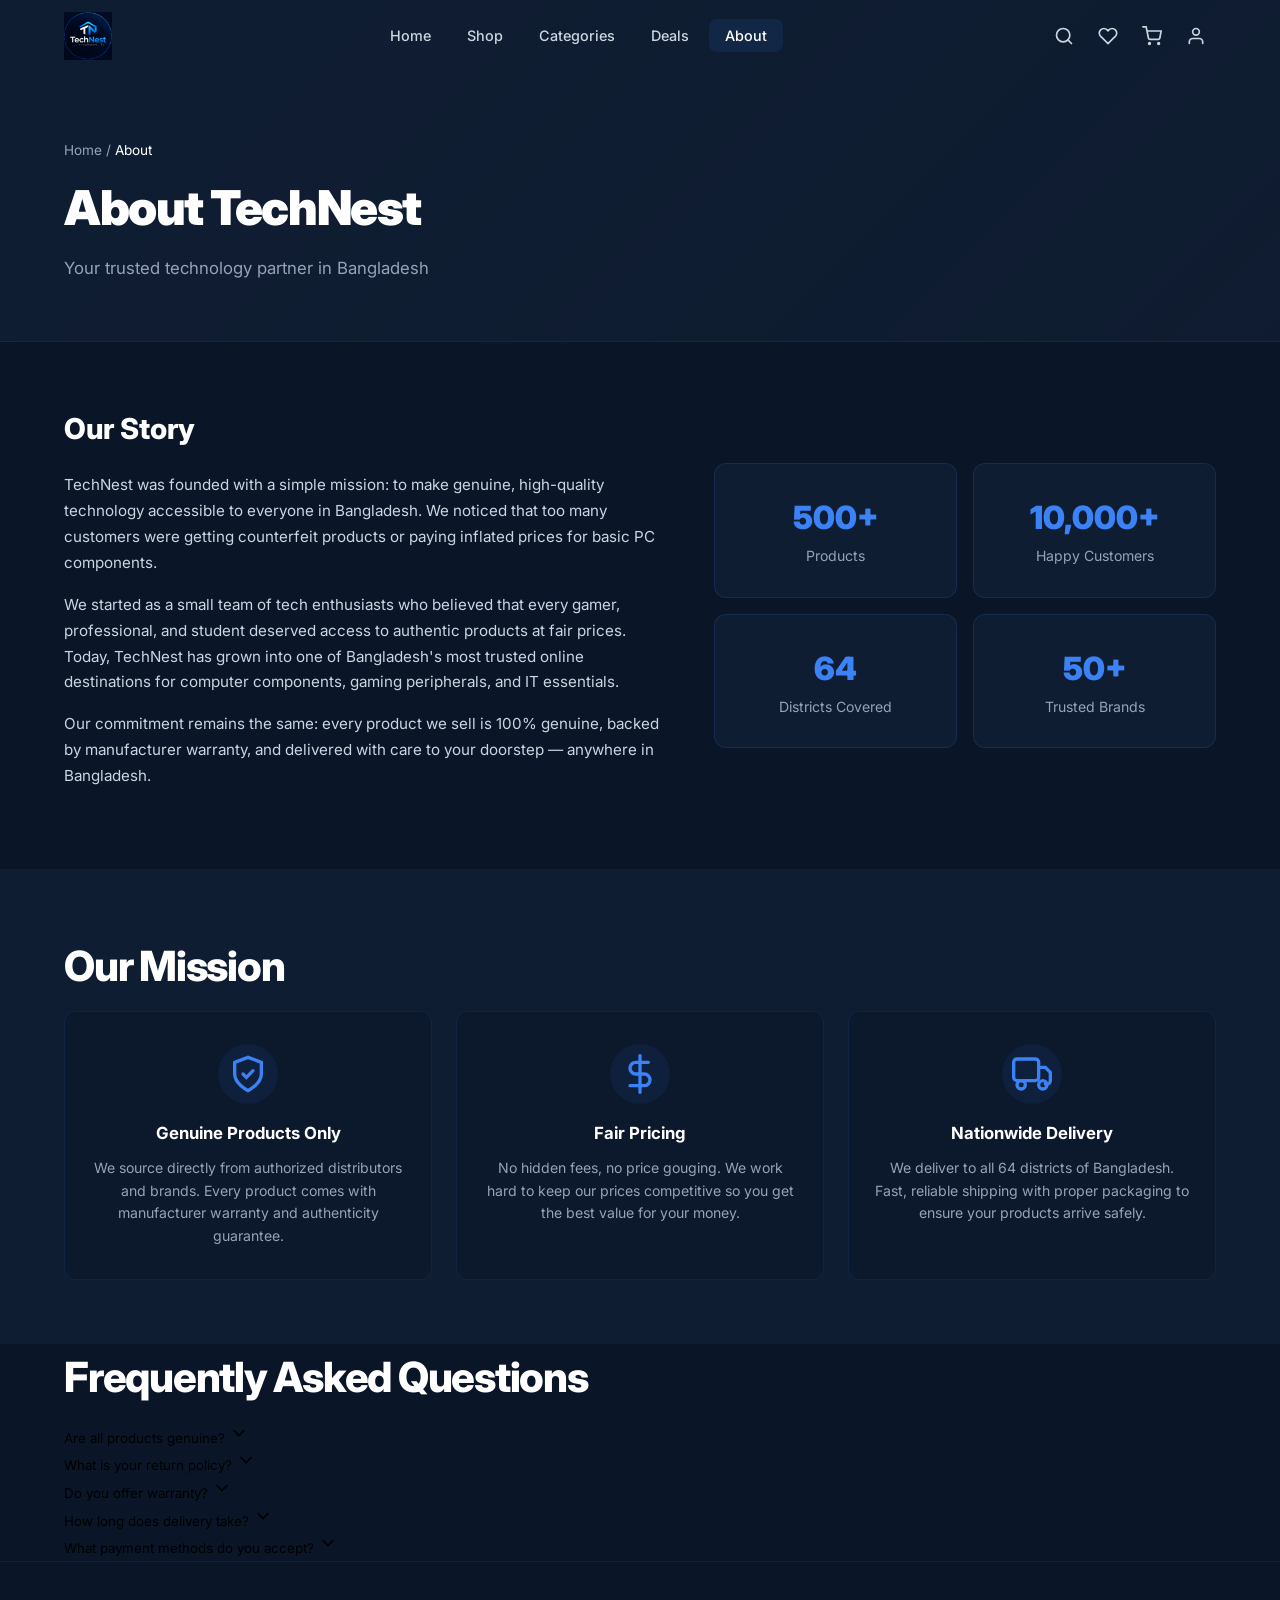
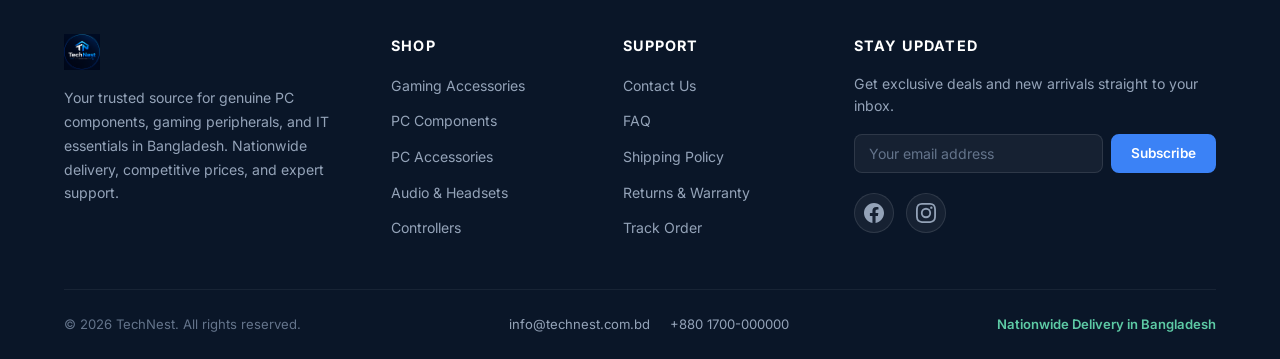
==== commit f9266559: "Replace SVG logos with actual TechNest logo image from Desktop - Added logo.png (TN house monogram +" ====
--- a/about.html
+++ b/about.html
@@ -26,7 +26,7 @@
     <meta name="twitter:image" content="https://www.technest.com.bd/images/og-cover.jpg">
 
     <!-- Favicon -->
-    <link rel="icon" type="image/svg+xml" href="data:image/svg+xml,<svg xmlns='http://www.w3.org/2000/svg' viewBox='0 0 100 100'><circle cx='50' cy='50' r='45' fill='none' stroke='%233B82F6' stroke-width='4'/><path d='M30 65 L50 25 L70 65 M40 50 H60' fill='none' stroke='white' stroke-width='5' stroke-linecap='round' stroke-linejoin='round'/></svg>">
+    <link rel="icon" type="image/png" href="logo.png">
 
     <!-- Fonts -->
     <link rel="preconnect" href="https://fonts.googleapis.com">
@@ -82,13 +82,7 @@
     <header class="navbar" id="navbar">
         <nav class="navbar__inner container" aria-label="Main navigation">
             <a href="index.html" class="navbar__logo" aria-label="TechNest Home">
-                <svg class="navbar__logo-icon" viewBox="0 0 48 48" width="40" height="40" aria-hidden="true">
-                    <circle cx="24" cy="24" r="22" fill="none" stroke="#3B82F6" stroke-width="2.5" opacity="0.8"/>
-                    <circle cx="24" cy="24" r="18" fill="none" stroke="#3B82F6" stroke-width="1" opacity="0.4"/>
-                    <path d="M16 32 L24 14 L32 32 M20 26 H28" fill="none" stroke="#fff" stroke-width="2.5" stroke-linecap="round" stroke-linejoin="round"/>
-                </svg>
-                <span class="navbar__wordmark">Tech<span class="navbar__wordmark--blue">Nest</span></span>
-                <span class="navbar__tagline">IT COMPONENTS</span>
+                <img src="logo.png" alt="TechNest" class="navbar__logo-img">
             </a>
 
             <ul class="navbar__links" id="navLinks">
@@ -265,11 +259,7 @@
             <div class="footer__top">
                 <div class="footer__brand">
                     <a href="index.html" class="footer__logo" aria-label="TechNest Home">
-                        <svg viewBox="0 0 48 48" width="36" height="36" aria-hidden="true">
-                            <circle cx="24" cy="24" r="22" fill="none" stroke="#3B82F6" stroke-width="2.5" opacity="0.8"/>
-                            <path d="M16 32 L24 14 L32 32 M20 26 H28" fill="none" stroke="#fff" stroke-width="2.5" stroke-linecap="round" stroke-linejoin="round"/>
-                        </svg>
-                        <span class="footer__wordmark">Tech<span class="footer__wordmark--blue">Nest</span></span>
+                        <img src="logo.png" alt="TechNest" style="height:36px">
                     </a>
                     <p class="footer__desc">Your trusted source for genuine PC components, gaming peripherals, and IT essentials in Bangladesh. Nationwide delivery, competitive prices, and expert support.</p>
                 </div>
--- a/styles.css
+++ b/styles.css
@@ -148,6 +148,16 @@
     flex-shrink: 0;
 }
 
+.navbar__logo-img {
+    height: 48px;
+    width: auto;
+    object-fit: contain;
+}
+
+@media (max-width: 768px) {
+    .navbar__logo-img { height: 40px; }
+}
+
 .navbar__wordmark {
     font-size: 1.35rem;
     font-weight: 800;
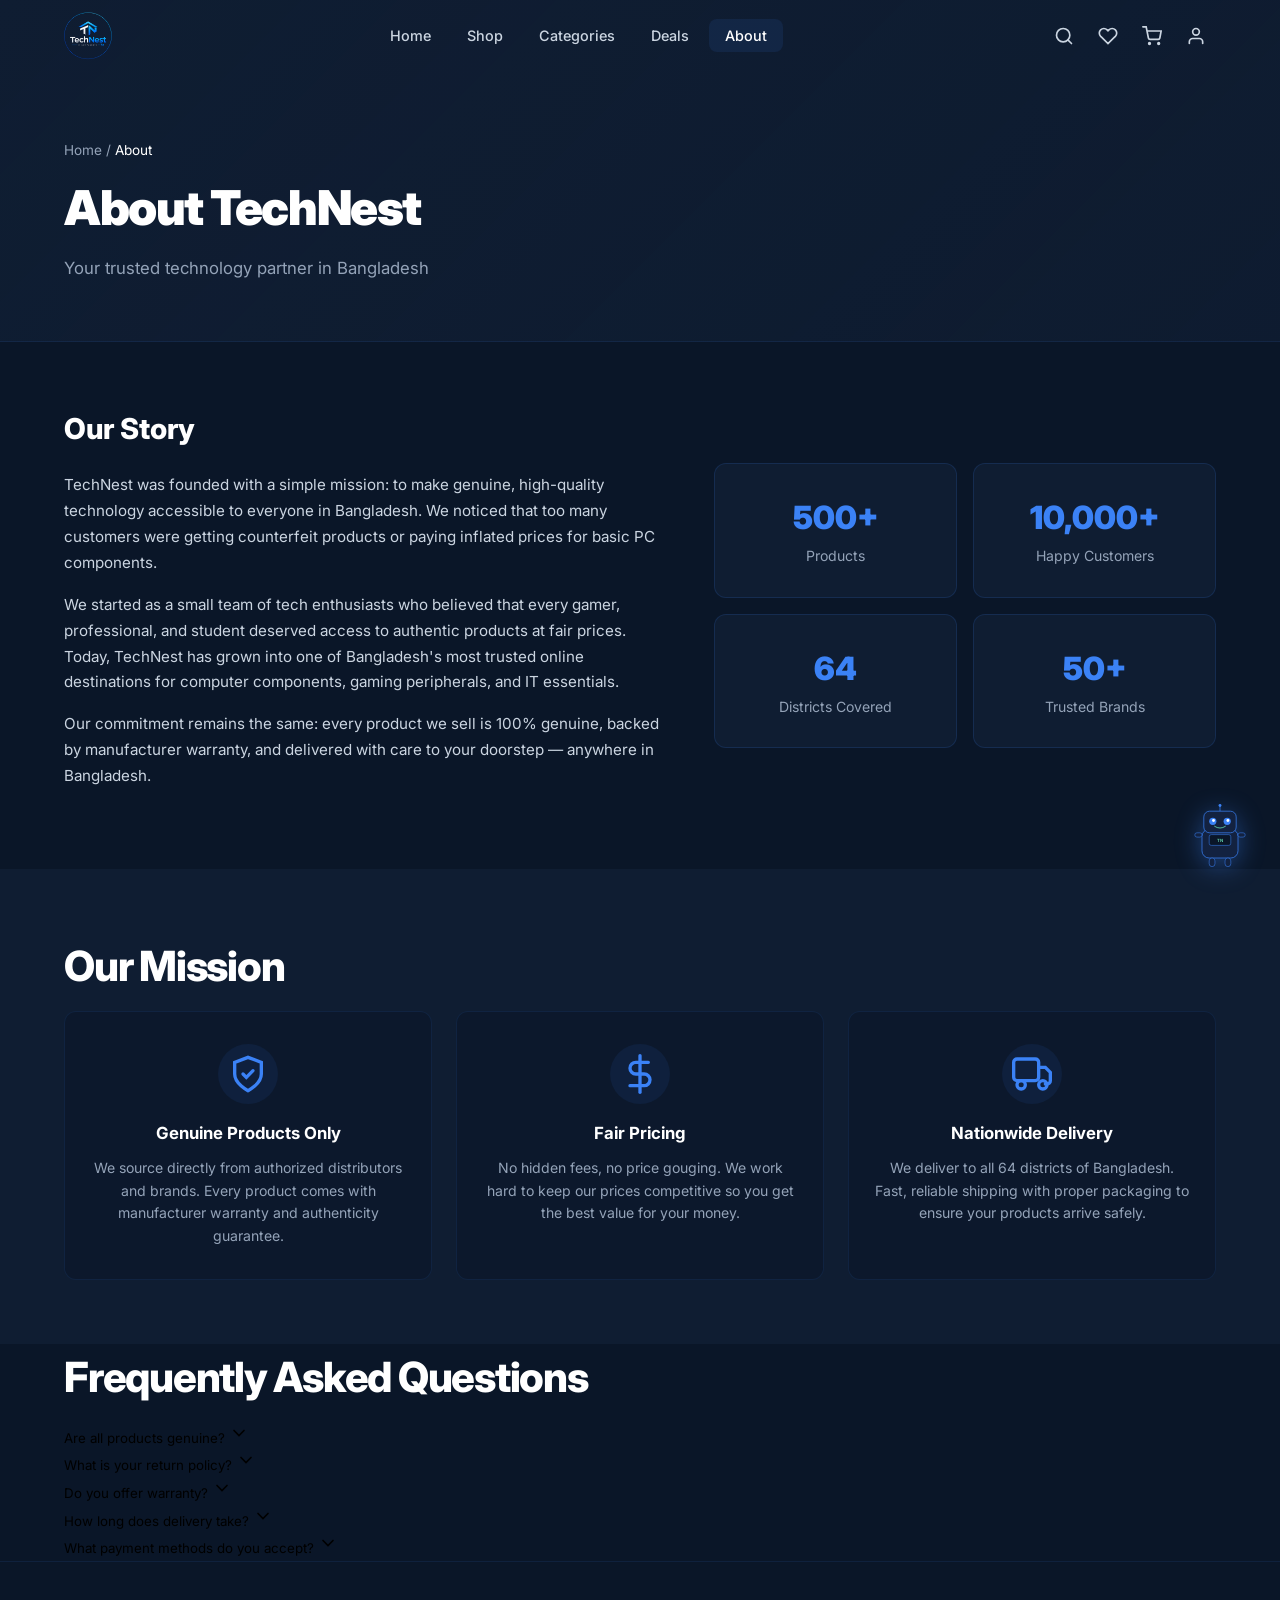
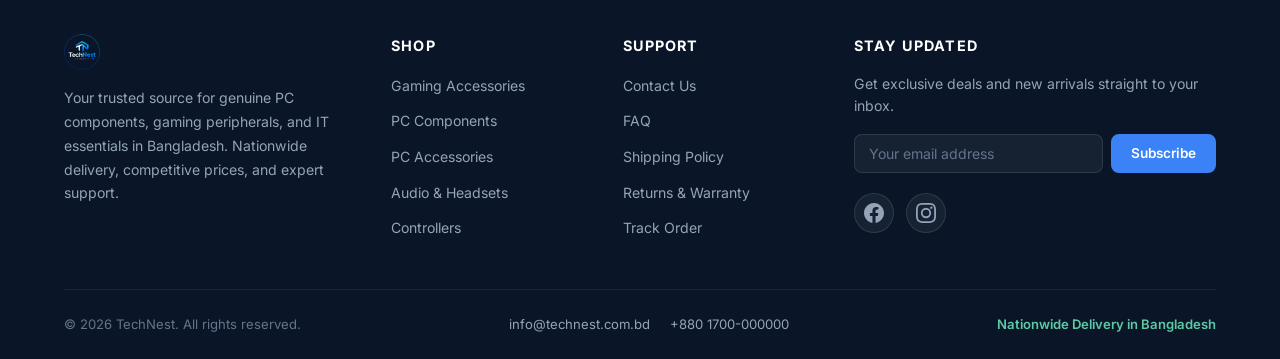
==== commit 9800d33e: "Add mascot, admin panel messages/profit graph, fix product editing - Add robot mascot SVG to hero se" ====
--- a/about.html
+++ b/about.html
@@ -338,5 +338,26 @@
 TN.wishlist.updateBadge();
 TN.auth.updateUI();
 </script>
+<!-- Floating Mascot -->
+<div class="mascot-float" onclick="window.location.href='contact.html'" title="Need help? Contact us!">
+    <svg viewBox="0 0 200 200" xmlns="http://www.w3.org/2000/svg">
+        <rect x="50" y="70" width="100" height="80" rx="20" fill="#132240" stroke="#3B82F6" stroke-width="2"/>
+        <rect x="55" y="20" width="90" height="60" rx="16" fill="#132240" stroke="#3B82F6" stroke-width="2"/>
+        <circle cx="80" cy="48" r="10" fill="#3B82F6"/>
+        <circle cx="120" cy="48" r="10" fill="#3B82F6"/>
+        <circle cx="82" cy="46" r="4" fill="#fff"/>
+        <circle cx="122" cy="46" r="4" fill="#fff"/>
+        <path d="M85 62 Q100 72 115 62" fill="none" stroke="#5DCAA5" stroke-width="2.5" stroke-linecap="round"/>
+        <line x1="100" y1="20" x2="100" y2="6" stroke="#3B82F6" stroke-width="2"/>
+        <circle cx="100" cy="4" r="4" fill="#3B82F6"/>
+        <rect x="70" y="85" width="60" height="30" rx="6" fill="#0A1628" stroke="#3B82F6" stroke-width="1.5"/>
+        <text x="100" y="105" text-anchor="middle" fill="#5DCAA5" font-size="12" font-family="Inter, sans-serif" font-weight="700">TN</text>
+        <rect x="30" y="80" width="20" height="12" rx="6" fill="#132240" stroke="#3B82F6" stroke-width="1.5"/>
+        <rect x="150" y="80" width="20" height="12" rx="6" fill="#132240" stroke="#3B82F6" stroke-width="1.5"/>
+        <rect x="70" y="150" width="16" height="24" rx="8" fill="#132240" stroke="#3B82F6" stroke-width="1.5"/>
+        <rect x="114" y="150" width="16" height="24" rx="8" fill="#132240" stroke="#3B82F6" stroke-width="1.5"/>
+    </svg>
+    <div class="mascot-float__tooltip">Need help? Contact us!</div>
+</div>
 </body>
 </html>
--- a/styles.css
+++ b/styles.css
@@ -2412,6 +2412,164 @@
 /* Wishlist heart active state */
 .product-card__wishlist.active svg { fill: #ef4444; color: #ef4444; }
 
+/* ========== MASCOT ========== */
+.mascot-hero {
+    position: absolute;
+    right: 5%;
+    bottom: 10%;
+    width: 220px;
+    height: 220px;
+    animation: mascotBounce 3s ease-in-out infinite;
+    z-index: 2;
+    pointer-events: none;
+}
+@keyframes mascotBounce {
+    0%, 100% { transform: translateY(0); }
+    50% { transform: translateY(-12px); }
+}
+
+.mascot-float {
+    position: fixed;
+    bottom: 24px;
+    right: 24px;
+    width: 72px;
+    height: 72px;
+    cursor: pointer;
+    z-index: 999;
+    animation: mascotFloat 4s ease-in-out infinite;
+    filter: drop-shadow(0 4px 12px rgba(59,130,246,0.4));
+    transition: transform 0.3s;
+}
+.mascot-float:hover {
+    transform: scale(1.1);
+}
+@keyframes mascotFloat {
+    0%, 100% { transform: translateY(0) rotate(-2deg); }
+    50% { transform: translateY(-8px) rotate(2deg); }
+}
+.mascot-float__tooltip {
+    position: absolute;
+    bottom: 80px;
+    right: 0;
+    background: var(--navy-mid);
+    color: var(--white);
+    padding: 10px 14px;
+    border-radius: var(--radius-sm);
+    font-size: 0.82rem;
+    white-space: nowrap;
+    opacity: 0;
+    pointer-events: none;
+    transition: opacity 0.3s;
+    border: 1px solid rgba(59,130,246,0.2);
+}
+.mascot-float:hover .mascot-float__tooltip {
+    opacity: 1;
+}
+
+/* ========== ADMIN MESSAGES ========== */
+.admin-messages__list {
+    display: flex;
+    flex-direction: column;
+    gap: 12px;
+}
+.admin-message-card {
+    background: rgba(255,255,255,0.03);
+    border: 1px solid rgba(59,130,246,0.1);
+    border-radius: var(--radius-sm);
+    padding: 20px;
+    transition: border-color var(--transition);
+}
+.admin-message-card:hover {
+    border-color: rgba(59,130,246,0.3);
+}
+.admin-message-card--unread {
+    border-left: 3px solid var(--blue);
+}
+.admin-message-card__header {
+    display: flex;
+    justify-content: space-between;
+    align-items: flex-start;
+    margin-bottom: 8px;
+}
+.admin-message-card__from {
+    font-weight: 700;
+    font-size: 0.95rem;
+}
+.admin-message-card__email {
+    color: var(--gray-400);
+    font-size: 0.82rem;
+}
+.admin-message-card__date {
+    color: var(--gray-500);
+    font-size: 0.78rem;
+}
+.admin-message-card__subject {
+    display: inline-block;
+    background: rgba(59,130,246,0.15);
+    color: var(--blue);
+    padding: 2px 10px;
+    border-radius: 20px;
+    font-size: 0.75rem;
+    font-weight: 600;
+    margin-bottom: 8px;
+}
+.admin-message-card__body {
+    color: var(--gray-300);
+    font-size: 0.88rem;
+    line-height: 1.5;
+}
+.admin-message-card__phone {
+    color: var(--gray-400);
+    font-size: 0.8rem;
+    margin-top: 6px;
+}
+.admin-message-card__actions {
+    display: flex;
+    gap: 8px;
+    margin-top: 12px;
+}
+
+/* ========== ADMIN PROFIT GRAPH ========== */
+.admin-graph-card {
+    background: rgba(255,255,255,0.03);
+    border: 1px solid rgba(59,130,246,0.1);
+    border-radius: var(--radius);
+    padding: 24px;
+    margin-top: 24px;
+}
+.admin-graph-card h3 {
+    font-size: 1rem;
+    font-weight: 700;
+    margin-bottom: 16px;
+    color: var(--gray-200);
+}
+.admin-graph-card canvas {
+    width: 100% !important;
+    max-height: 280px;
+}
+
+/* ========== ADMIN STATS EXTRA ========== */
+.admin-stats--two {
+    grid-template-columns: repeat(2, 1fr);
+}
+.admin-stat-card--messages .admin-stat-card__number {
+    color: var(--teal);
+}
+
+/* ========== ADMIN EMPTY STATE ========== */
+.admin-empty {
+    text-align: center;
+    padding: 48px 24px;
+    color: var(--gray-400);
+}
+.admin-empty svg {
+    margin-bottom: 16px;
+    opacity: 0.4;
+}
+.admin-empty p {
+    font-size: 0.9rem;
+}
+
 /* Responsive for inner pages */
 @media (max-width: 1024px) {
     .shop__layout { grid-template-columns: 1fr; }
